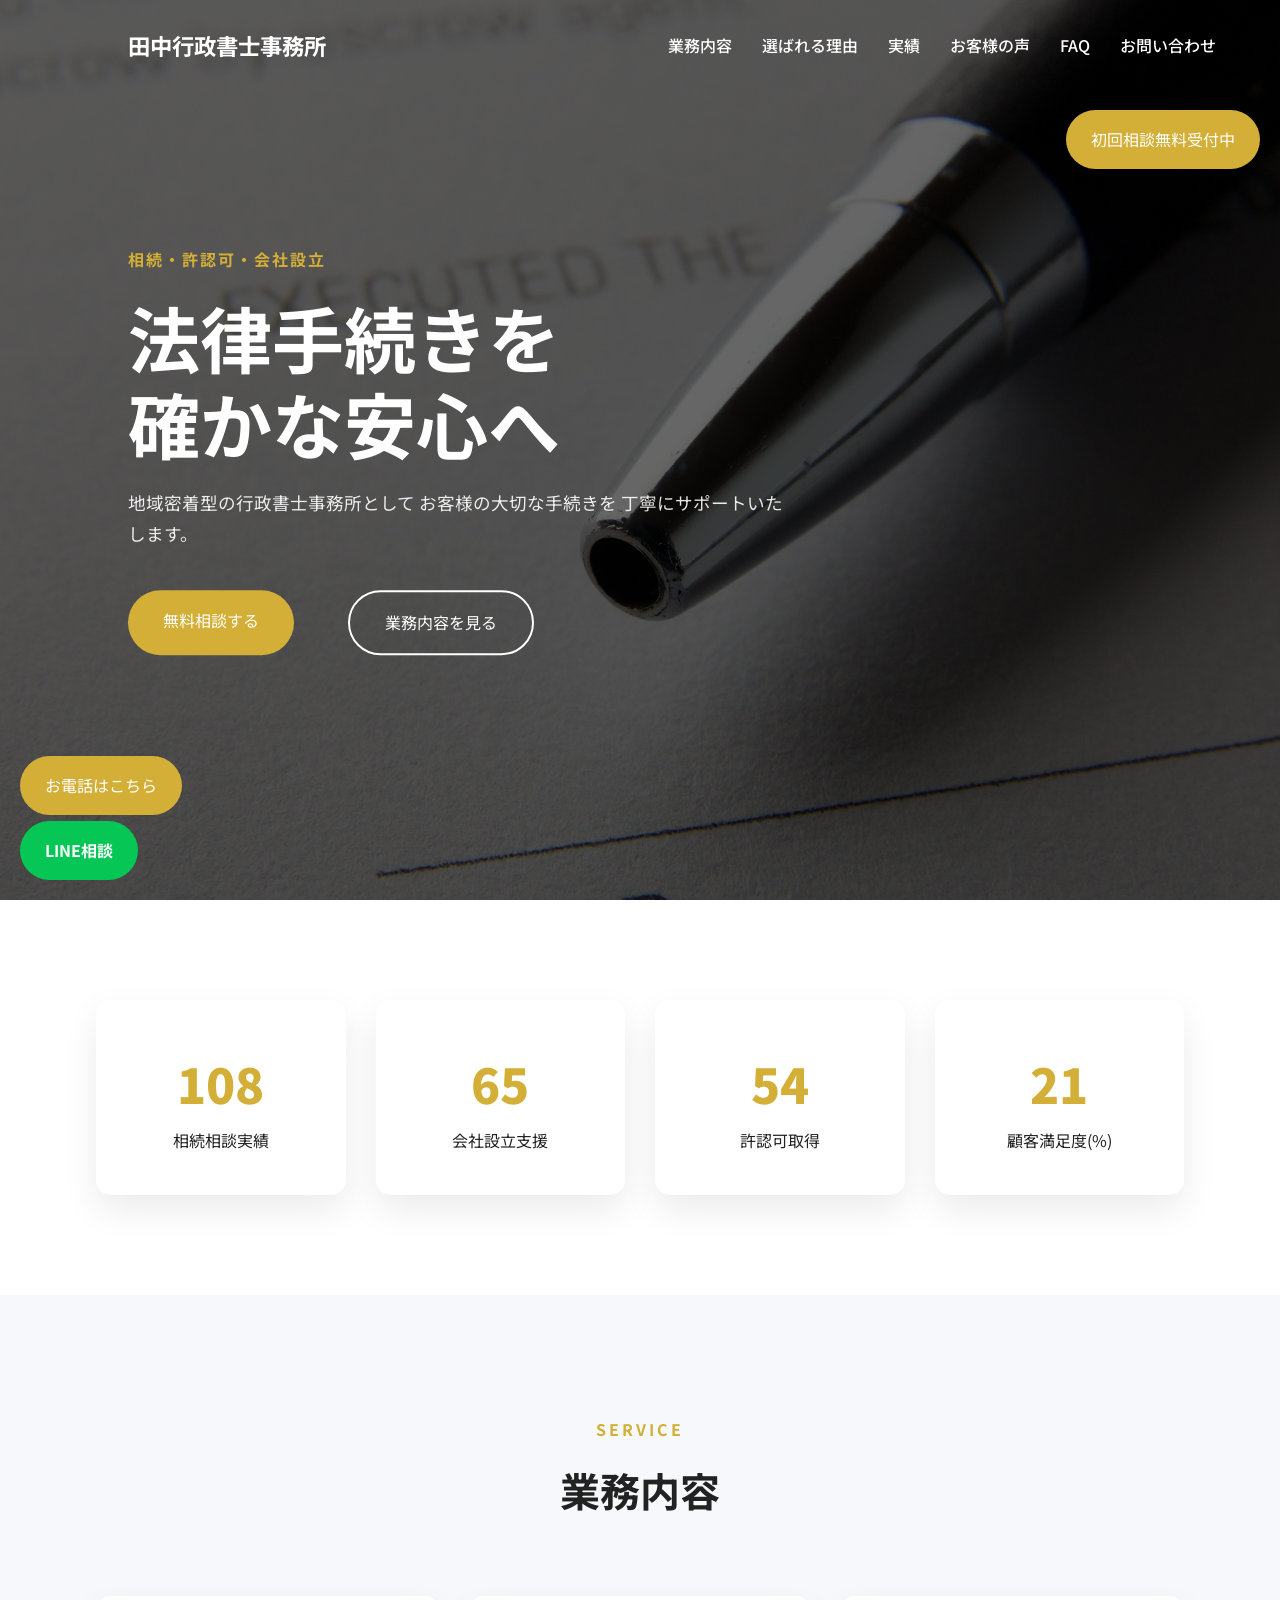
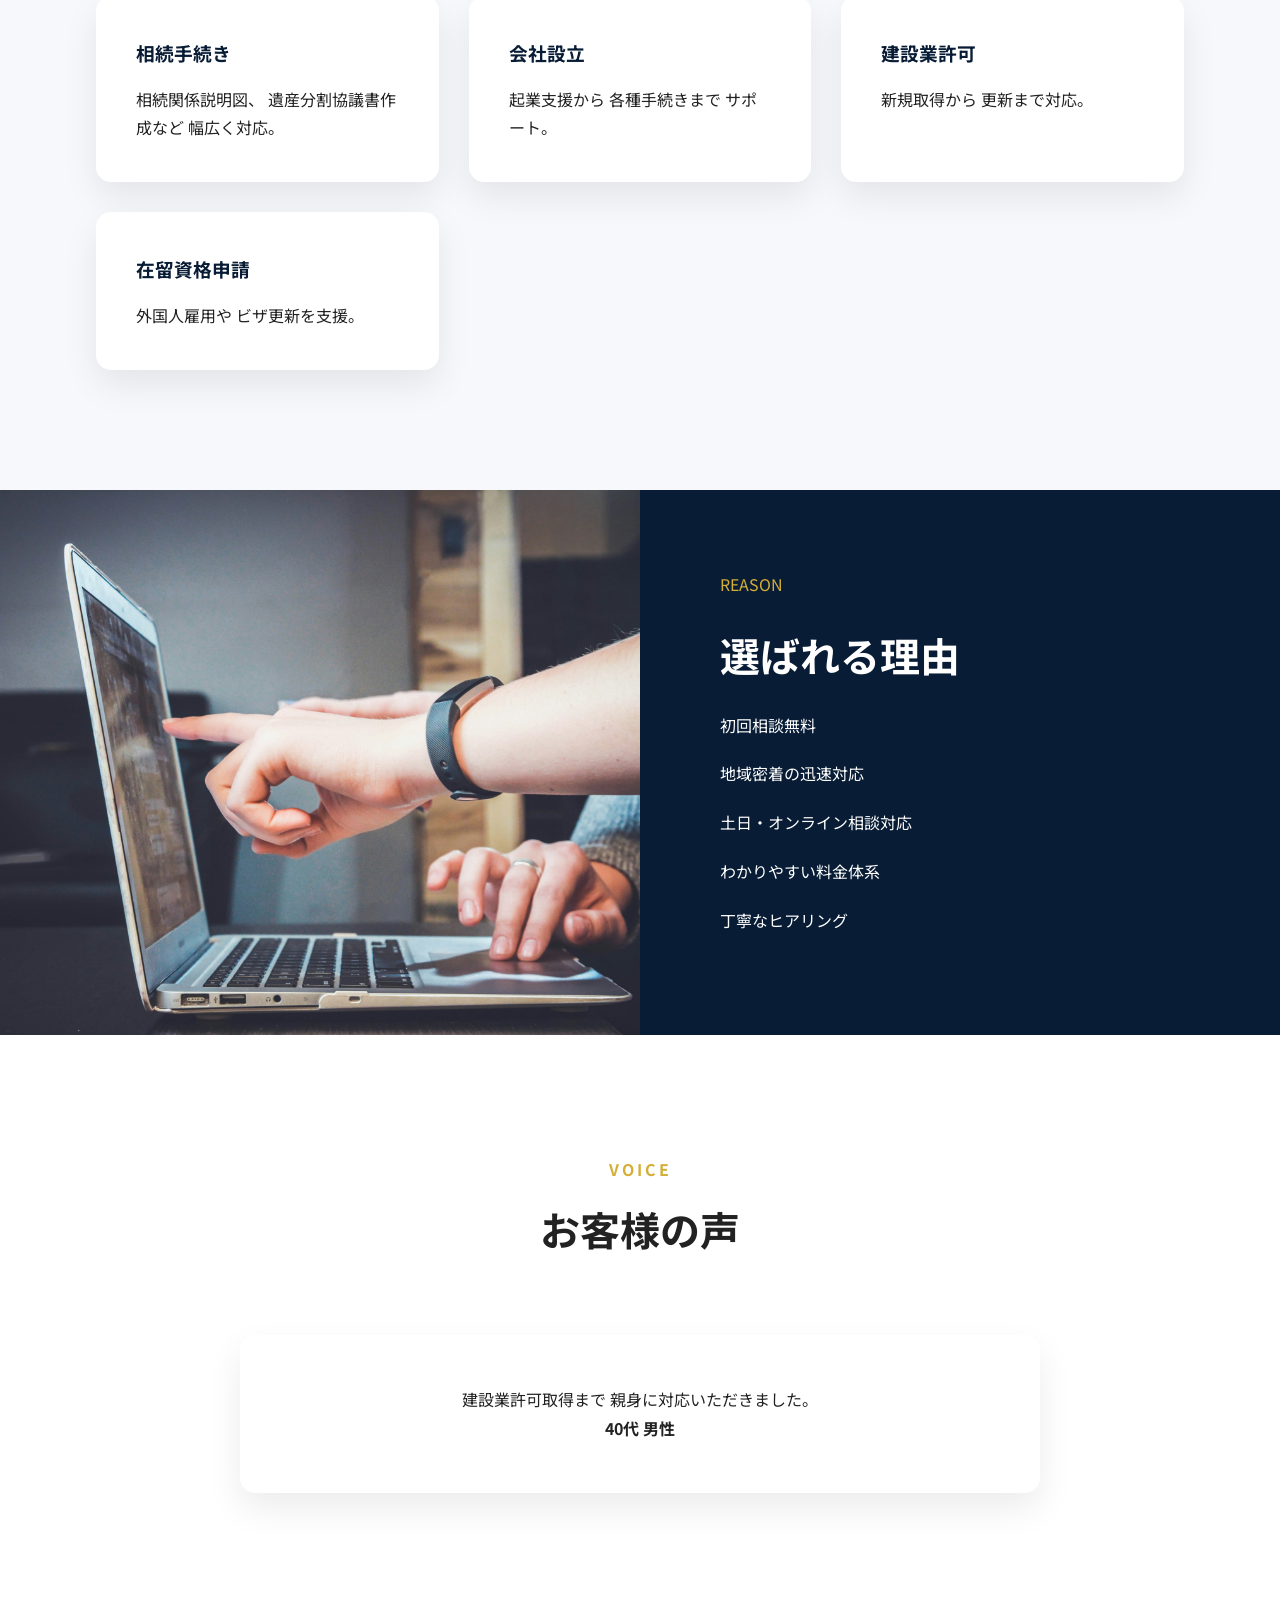
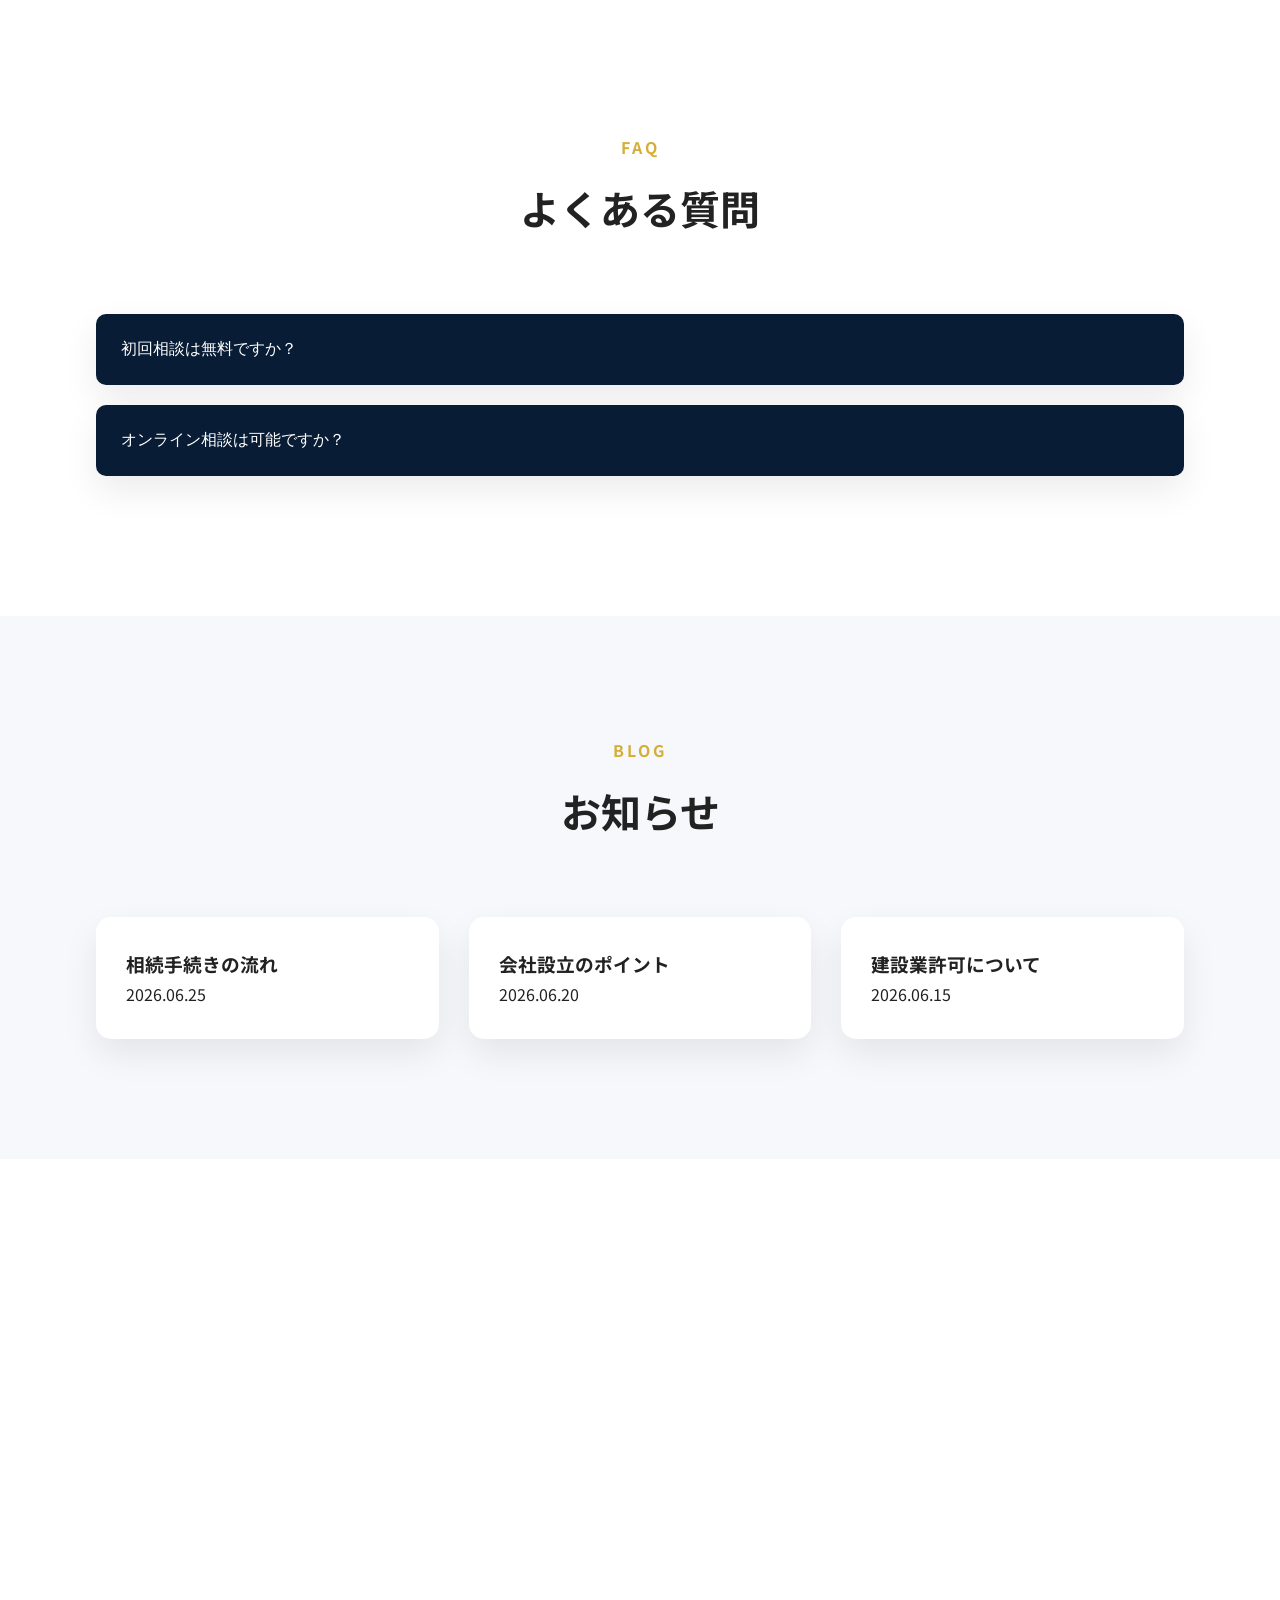
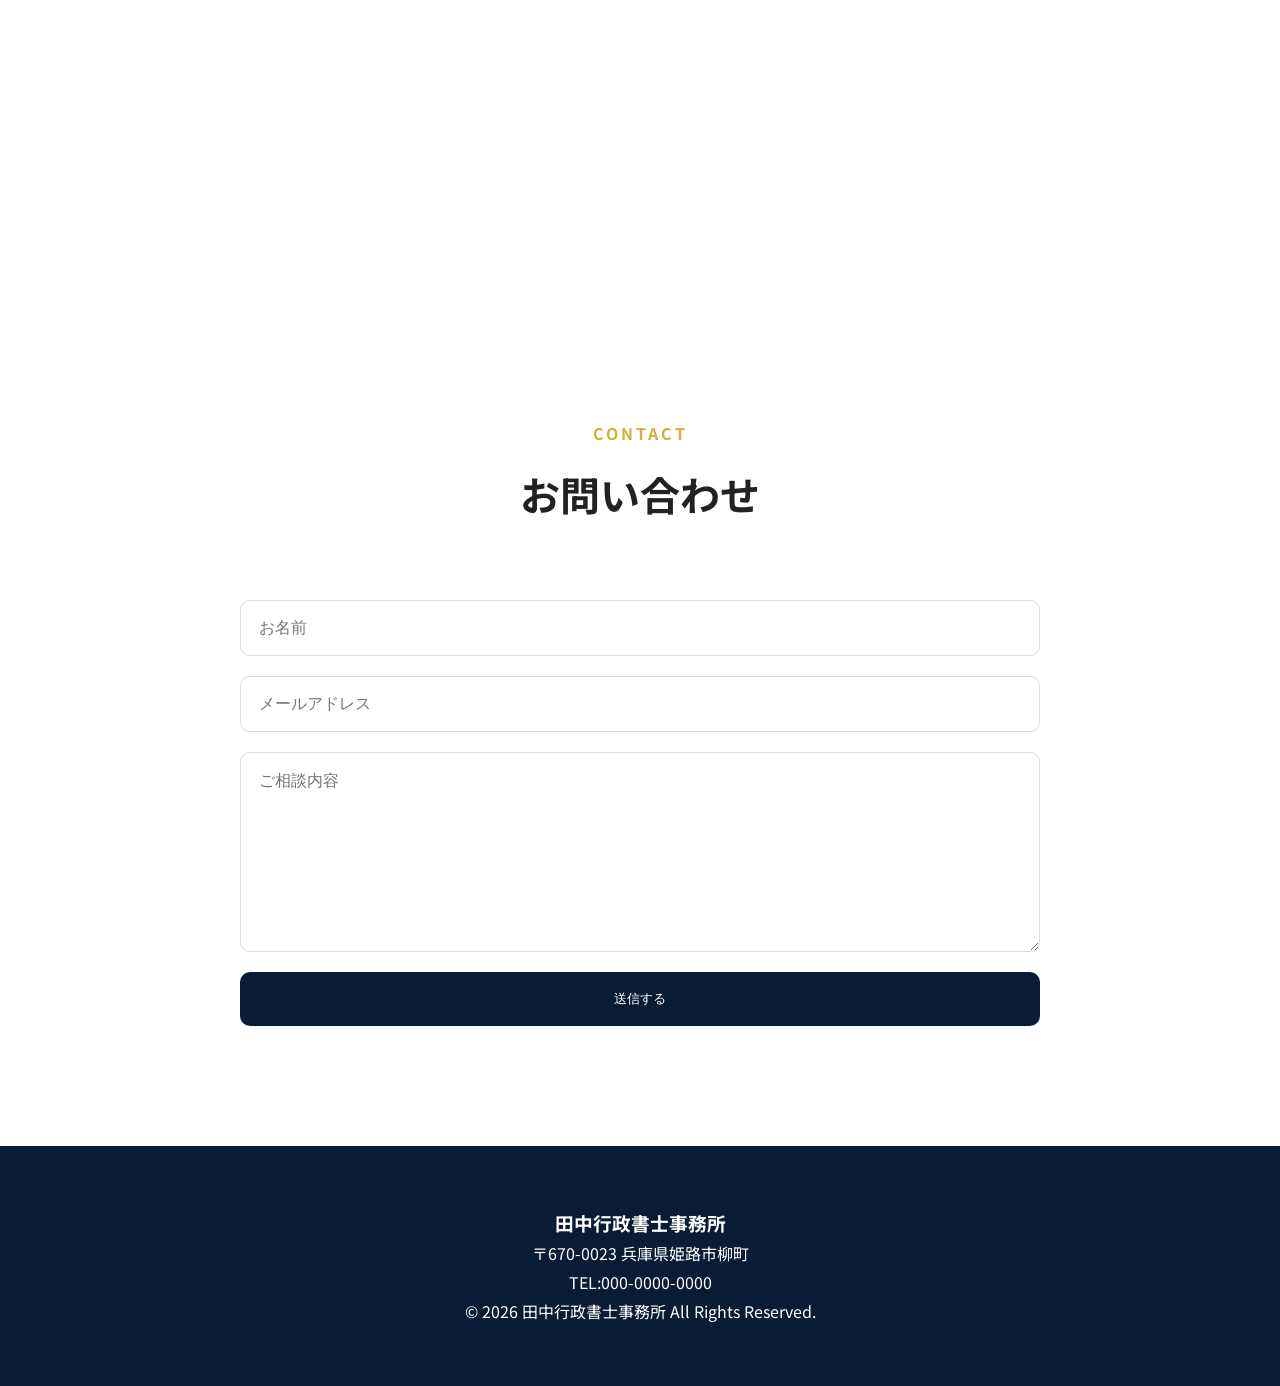
==== index.html @ d2e45298 "Add files via upload" ====
<!DOCTYPE html>
<html lang="ja">

<head>
    <meta charset="UTF-8">
    <meta name="viewport" content="width=device-width, initial-scale=1.0">
    <title>田中行政書士事務所 | 相続・許認可・会社設立の専門家</title>
    <meta name="description" content="田中行政書士事務所は相続手続き、会社設立、建設業許可、外国人在留資格申請など幅広く対応。初回相談無料。">
    <meta name="keywords" content="行政書士,相続,会社設立,建設業許可,ビザ申請,許認可">
    <meta name="robots" content="noindex, nofollow">
    <link rel="stylesheet" href="style3.css">
    <link rel="preconnect" href="https://fonts.googleapis.com">
    <link rel="preconnect" href="https://fonts.gstatic.com" crossorigin>
    <link href="https://fonts.googleapis.com/css2?family=Noto+Sans+JP:wght@300;400;500;700;900&display=swap"
        rel="stylesheet">
</head>

<body>
    <header id="header">
        <div class="container header-inner">
            <div class="logo">
                <span>田中行政書士事務所</span>
            </div>
            <nav class="nav-menu">
                <a href="#service">業務内容</a>
                <a href="#choose">選ばれる理由</a>
                <a href="#results">実績</a>
                <a href="#voice">お客様の声</a>
                <a href="#faq">FAQ</a>
                <a href="#contact">お問い合わせ</a>
            </nav>

            <div class="hamburger">
                <span></span>
                <span></span>
                <span></span>
            </div>
        </div>
    </header>

    <div class="free-banner">
        初回相談無料受付中
    </div>
    <a href="#" class="line-btn">
        LINE相談
    </a>
    <a href="tel:0000000000" class="tel-btn">
        お電話はこちら
    </a>


    <section class="hero">
        <div class="hero-overlay"></div>
        <img src="images/etc3_1.jpg" alt="行政書士">
        <div class="hero-content">
            <p class="hero-sub">
                相続・許認可・会社設立
            </p>
            <h1>
                法律手続きを<br>
                確かな安心へ
            </h1>
            <p class="hero-text">
                地域密着型の行政書士事務所として
                お客様の大切な手続きを
                丁寧にサポートいたします。
            </p>
            <div class="hero-buttons">
                <a href="#contact" class="btn-primary">
                    無料相談する
                </a>
                <a href="#service" class="btn-secondary">
                    業務内容を見る
                </a>
            </div>
        </div>
    </section>


    <section class="counter-section">
        <div class="container">
            <div class="counter-grid">
                <div class="counter-card">
                    <span class="counter" data-target="500">
                        0
                    </span>
                    <p>相続相談実績</p>
                </div>
                <div class="counter-card">
                    <span class="counter" data-target="300">
                        0
                    </span>
                    <p>会社設立支援</p>
                </div>
                <div class="counter-card">
                    <span class="counter" data-target="250">
                        0
                    </span>
                    <p>許認可取得</p>
                </div>
                <div class="counter-card">
                    <span class="counter" data-target="98">
                        0
                    </span>
                    <p>顧客満足度(%)</p>
                </div>
            </div>
        </div>
    </section>


    <section id="service" class="service section">
        <div class="container">
            <div class="section-title">
                <span>SERVICE</span>
                <h2>業務内容</h2>
            </div>
            <div class="service-grid">
                <div class="service-card fade">
                    <h3>相続手続き</h3>
                    <p>
                        相続関係説明図、
                        遺産分割協議書作成など
                        幅広く対応。
                    </p>
                </div>
                <div class="service-card fade">
                    <h3>会社設立</h3>
                    <p>
                        起業支援から
                        各種手続きまで
                        サポート。
                    </p>
                </div>
                <div class="service-card fade">
                    <h3>建設業許可</h3>
                    <p>
                        新規取得から
                        更新まで対応。
                    </p>
                </div>
                <div class="service-card fade">
                    <h3>在留資格申請</h3>
                    <p>
                        外国人雇用や
                        ビザ更新を支援。
                    </p>
                </div>
            </div>
        </div>
    </section>

    <section id="choose" class="strength fade">
        <div class="strength-image">
            <img src="images/etc3_2.jpg" alt="選ばれる理由">
        </div>
        <div class="strength-content">
            <span>REASON</span>
            <h2>選ばれる理由</h2>
            <ul>
                <li>初回相談無料</li>
                <li>地域密着の迅速対応</li>
                <li>土日・オンライン相談対応</li>
                <li>わかりやすい料金体系</li>
                <li>丁寧なヒアリング</li>
            </ul>
        </div>

    </section>

    <section id="voice" class="voice section">
        <div class="container">
            <div class="section-title">
                <span>VOICE</span>
                <h2>お客様の声</h2>
            </div>
            <div class="voice-slider fade">
                <div class="voice-slide active">
                    <p>
                        相続手続きについて
                        丁寧に説明していただき
                        安心して進められました。
                    </p>
                    <h4>50代 男性</h4>
                </div>
                <div class="voice-slide">
                    <p>
                        会社設立をスムーズに
                        進めることができました。
                    </p>
                    <h4>30代 女性</h4>
                </div>
                <div class="voice-slide">
                    <p>
                        建設業許可取得まで
                        親身に対応いただきました。
                    </p>
                    <h4>40代 男性</h4>
                </div>
            </div>
        </div>
    </section>
    <section id="faq" class="faq section">
        <div class="container">
            <div class="section-title">
                <span>FAQ</span>
                <h2>よくある質問</h2>
            </div>
            <div class="faq-item fade">
                <button class="faq-question">
                    初回相談は無料ですか？
                </button>
                <div class="faq-answer">
                    <p>
                        はい、初回相談は無料です。
                    </p>
                </div>
            </div>
            <div class="faq-item">
                <button class="faq-question fade">
                    オンライン相談は可能ですか？
                </button>
                <div class="faq-answer">
                    <p>
                        ZoomやGoogle Meetに対応しております。
                    </p>
                </div>
            </div>
        </div>
    </section>

    <section class="blog section">
        <div class="container">
            <div class="section-title">
                <span>BLOG</span>
                <h2>お知らせ</h2>
            </div>

            <div class="blog-grid fade">
                <article class="blog-card">
                    <h3>相続手続きの流れ</h3>
                    <p>2026.06.25</p>
                </article>
                <article class="blog-card">
                    <h3>会社設立のポイント</h3>
                    <p>2026.06.20</p>
                </article>
                <article class="blog-card">
                    <h3>建設業許可について</h3>
                    <p>2026.06.15</p>
                </article>
            </div>
        </div>
    </section>

    <section class="map section">

        <iframe
            src="https://www.google.com/maps/embed?pb=!1m16!1m12!1m3!1d5532.943595420642!2d134.6846605592216!3d34.83731732303492!2m3!1f0!2f0!3f0!3m2!1i1024!2i768!4f13.1!2m1!1z5aer6Lev5biC5biC5YaF!5e0!3m2!1sja!2sjp!4v1782358657494!5m2!1sja!2sjp"
            loading="lazy">
        </iframe>
    </section>

    <section id="contact" class="contact section">

        <div class="container">

            <div class="section-title">

                <span>CONTACT</span>

                <h2>お問い合わせ</h2>

            </div>

            <form>
                <input type="text" placeholder="お名前">
                <input type="email" placeholder="メールアドレス">
                <textarea placeholder="ご相談内容"></textarea>
                <button type="submit">
                    送信する
                </button>
            </form>
        </div>
    </section>

    <button id="topBtn">
        ↑
    </button>

    <footer>
        <div class="container">
            <h3>田中行政書士事務所</h3>
            <p>
                〒670-0023 兵庫県姫路市柳町
            </p>
            <p>
                TEL:000-0000-0000
            </p>
            <p>
                © 2026 田中行政書士事務所 All Rights Reserved.
            </p>
        </div>
    </footer>

    <script>


        const hamburger = document.querySelector('.hamburger');
        const navMenu = document.querySelector('.nav-menu');

        hamburger.addEventListener('click', () => {
            hamburger.classList.toggle('active');
            navMenu.classList.toggle('active');
        });

        document.querySelectorAll('.nav-menu a').forEach(link => {
            link.addEventListener('click', () => {
                hamburger.classList.remove('active');
                navMenu.classList.remove('active');
            });
        });


        const header = document.getElementById('header');

        window.addEventListener('scroll', () => {

            if (window.scrollY > 80) {
                header.classList.add('scrolled');
            } else {
                header.classList.remove('scrolled');
            }

        });


        const topBtn = document.getElementById('topBtn');

        window.addEventListener('scroll', () => {
            if (window.scrollY > 400) {
                topBtn.style.display = 'block';
            } else {
                topBtn.style.display = 'none';
            }
        });

        topBtn.addEventListener('click', () => {
            window.scrollTo({
                top: 0,
                behavior: 'smooth'
            });
        });


        const counters = document.querySelectorAll('.counter');
        let counterStarted = false;
        function startCounters() {
            if (counterStarted) return;
            const trigger =
                document.querySelector('.counter-section');
            const triggerTop =
                trigger.getBoundingClientRect().top;
            if (triggerTop < window.innerHeight - 100) {
                counterStarted = true;
                counters.forEach(counter => {
                    const target =
                        Number(counter.dataset.target);
                    let count = 0;
                    const increment =
                        target / 120;
                    const updateCounter = () => {
                        count += increment;
                        if (count < target) {
                            counter.innerText =
                                Math.floor(count);
                            requestAnimationFrame(updateCounter);
                        } else {
                            counter.innerText = target;
                        }
                    };
                    updateCounter();
                });
            }

        }

        window.addEventListener('scroll', startCounters);
        window.addEventListener('load', startCounters);


        const faqQuestions =
            document.querySelectorAll('.faq-question');
        faqQuestions.forEach(question => {
            question.addEventListener('click', () => {
                const answer =
                    question.nextElementSibling;
                const isOpen =
                    answer.style.maxHeight;
                document
                    .querySelectorAll('.faq-answer')
                    .forEach(item => {
                        item.style.maxHeight = null;
                    });

                if (!isOpen) {
                    answer.style.maxHeight =
                        answer.scrollHeight + 'px';
                }
            });
        });

        const slides =
            document.querySelectorAll('.voice-slide');
        let currentSlide = 0;
        function showSlide(index) {
            slides.forEach(slide => {
                slide.classList.remove('active');
            });
            slides[index].classList.add('active');
        }

        function nextSlide() {
            currentSlide++;
            if (currentSlide >= slides.length) {
                currentSlide = 0;
            }
            showSlide(currentSlide);
        }
        if (slides.length > 0) {
            setInterval(nextSlide, 3000);
        }


        const fadeItems =
            document.querySelectorAll('.fade');
        function fadeIn() {
            fadeItems.forEach(item => {
                const itemTop =
                    item.getBoundingClientRect().top;
                const trigger =
                    window.innerHeight * 0.75;
                if (itemTop < trigger) {
                    item.classList.add('show');
                }
            });

        }

        window.addEventListener('scroll', fadeIn);
        window.addEventListener('load', fadeIn);

        document
            .querySelectorAll('a[href^="#"]')
            .forEach(anchor => {
                anchor.addEventListener('click', function (e) {
                    e.preventDefault();
                    const target =
                        document.querySelector(
                            this.getAttribute('href')
                        );
                    if (target) {
                        target.scrollIntoView({
                            behavior: 'smooth'
                        });
                    }
                });
            });

        const lineBtn =
            document.querySelector('.line-btn');
        if (lineBtn) {
            setInterval(() => {
                lineBtn.animate([
                    { transform: 'scale(1)' },
                    { transform: 'scale(1.08)' },
                    { transform: 'scale(1)' }
                ], {
                    duration: 1200
                });
            }, 5000);

        }

        const freeBanner =
            document.querySelector('.free-banner');
        window.addEventListener('scroll', () => {
            if (window.scrollY > 1200) {
                freeBanner.style.opacity = '.7';
            } else {
                freeBanner.style.opacity = '1';
            }
        });


        const footer =
            document.querySelector('footer');
        window.addEventListener('scroll', () => {
            const footerTop =
                footer.getBoundingClientRect().top;
            const screenHeight =
                window.innerHeight;
            if (footerTop < screenHeight) {
                topBtn.style.bottom = '120px';
            } else {
                topBtn.style.bottom = '20px';
            }

        });


        showSlide(0);
        fadeIn();
        startCounters();


    </script>
</body>

</html>
---- style3.css ----
@charset "utf-8";


*{
    margin:0;
    padding:0;
    box-sizing:border-box;
}

html{
    scroll-behavior:smooth;
}

body{
    font-family:'Noto Sans JP',sans-serif;
    color:#222;
    background:#ffffff;
    line-height:1.8;
    overflow-x:hidden;
}

img{
    max-width:100%;
    display:block;
}

a{
    text-decoration:none;
}

ul{
    list-style:none;
}

/* ===================================
   共通
=================================== */

:root{

    --navy:#081c35;
    --navy2:#102848;

    --gold:#d4af37;

    --white:#ffffff;

    --gray:#f6f8fb;

    --shadow:
    0 15px 35px rgba(0,0,0,.08);

}

.container {
    width: 85%;
    max-width: 1200px;
    margin: auto;
}
.section{
    padding:120px 0;
}

.section-title{
    text-align:center;
    margin-bottom:70px;
}

.section-title span{
    color:var(--gold);
    letter-spacing:3px;
    font-weight:700;
}

.section-title h2{
    font-size:2.5rem;
    margin-top:10px;
}

/* ===================================
   HEADER
=================================== */

header{

    position:fixed;

    top:0;

    left:0;

    width:100%;

    z-index:9999;

    transition:.4s;

}

header.scrolled{

    background:rgba(8,28,53,.95);

    backdrop-filter:blur(10px);

    box-shadow:0 5px 20px rgba(0,0,0,.2);

}

.header-inner {
    height: 90px;
    display: flex;
    justify-content: space-between;
    align-items: center;
    margin-left: 10vw;
}

.logo{

    color:white;

    font-size:1.4rem;

    font-weight:700;

}

.nav-menu{

    display:flex;

    gap:30px;

}

.nav-menu a{

    color:white;

    font-weight:500;

    transition:.3s;

}

.nav-menu a:hover{

    color:var(--gold);

}

/* ===================================
   ハンバーガー
=================================== */

.hamburger{

    display:none;

    flex-direction:column;

    cursor:pointer;

    gap:6px;

}

.hamburger span{

    width:30px;

    height:3px;

    background:white;

    transition:.3s;

}

.hamburger.active span:nth-child(1){

    transform:rotate(45deg)
    translate(7px,7px);

}

.hamburger.active span:nth-child(2){

    opacity:0;

}

.hamburger.active span:nth-child(3){

    transform:rotate(-45deg)
    translate(6px,-6px);

}

/* ===================================
   HERO
=================================== */

.hero{

    position:relative;

    height:100vh;

    overflow:hidden;

}

.hero img{

    width:100%;

    height:100%;

    object-fit:cover;

}

.hero-overlay{

    position:absolute;

    inset:0;

    background:
    linear-gradient(
        rgba(0,0,0,.6),
        rgba(0,0,0,.6)
    );

}

.hero-content{

    position:absolute;

    top:50%;

    left:10%;

    transform:translateY(-50%);

    color:white;

    max-width:700px;

}

.hero-sub{

    color:var(--gold);

    font-weight:700;

    letter-spacing:2px;

}

.hero h1{

    font-size:4.5rem;

    line-height:1.2;

    margin:20px 0;

}

.hero-text {
    font-size: 1.1rem;
    opacity: .9;
    padding-right: 30px;
}

.hero-buttons{

    display:flex;

    gap:20px;

    margin-top:40px;

}

.btn-primary {
    background: var(--gold);
    color: white;
    padding: 16px 35px;
    border-radius: 50px;
    transition: .3s;
    margin-right: 34px;
}

.btn-primary:hover,
.btn-secondary:hover {
    background: var(--navy2);
    color: white;
}


.btn-secondary {
    border: 2px solid white;
    color: white;
    padding: 16px 35px;
    border-radius: 50px;
    margin-right: 34px;
    transition: .3s;

}


/* ===================================
   COUNTER
=================================== */

.counter-section{

    padding:100px 0;

    background:white;

}

.counter-grid{

    display:grid;

    grid-template-columns:repeat(4,1fr);

    gap:30px;

}

.counter-card{

    text-align:center;

    padding:40px;

    border-radius:15px;

    box-shadow:var(--shadow);

}

.counter{

    font-size:3rem;

    font-weight:900;

    color:var(--gold);

}

/* ===================================
   SERVICE
=================================== */

.service{

    background:var(--gray);

}

.service-grid{

    display:grid;

    grid-template-columns:
    repeat(auto-fit,minmax(260px,1fr));

    gap:30px;

}

.service-card{

    background:white;

    padding:40px;

    border-radius:15px;

    box-shadow:var(--shadow);

    transition:.4s;

}

.service-card:hover{

    transform:translateY(-10px);

}

.service-card h3{

    color:var(--navy);

    margin-bottom:15px;

}

/* ===================================
   STRENGTH
=================================== */

.strength{

    display:grid;

    grid-template-columns:1fr 1fr;

}

.strength-image img{

    height:100%;

    object-fit:cover;

}

.strength-content{

    background:var(--navy);

    color:white;

    padding:80px;

}

.strength-content span{

    color:var(--gold);

}

.strength-content h2{

    margin:20px 0;

    font-size:2.5rem;

}

.strength-content li{

    margin-bottom:20px;

}

/* ===================================
   VOICE
=================================== */

.voice-slider{

    position:relative;

    max-width:800px;

    margin:auto;

}

.voice-slide{

    display:none;

    background:white;

    padding:50px;

    border-radius:15px;

    box-shadow:var(--shadow);

    text-align:center;

}

.voice-slide.active{

    display:block;

}

/* ===================================
   FAQ
=================================== */

.faq-item{

    margin-bottom:20px;

    border-radius:10px;

    overflow:hidden;

    box-shadow:var(--shadow);

}

.faq-question{

    width:100%;

    padding:25px;

    border:none;

    text-align:left;

    background:var(--navy);

    color:white;

    cursor:pointer;

    font-size:1rem;

}

.faq-answer{

    max-height:0;

    overflow:hidden;

    background:white;

    transition:.4s;

}

.faq-answer p{

    padding:20px;

}

/* ===================================
   BLOG
=================================== */

.blog{

    background:var(--gray);

}

.blog-grid{

    display:grid;

    grid-template-columns:repeat(3,1fr);

    gap:30px;

}

.blog-card{

    background:white;

    padding:30px;

    border-radius:15px;

    box-shadow:var(--shadow);

}

/* ===================================
   MAP
=================================== */

.map iframe{
    display: block;
    width:85%;
    margin: 0 auto;
    height:500px;
    border:none;
}

/* ===================================
   CONTACT
=================================== */

form{

    max-width:800px;

    margin:auto;

    display:flex;

    flex-direction:column;

    gap:20px;

}

input,
textarea{

    padding:18px;

    border:1px solid #ddd;

    border-radius:10px;

    font-size:1rem;

}

textarea{

    min-height:200px;

}

form button{
    background:var(--navy);
    color:white;
    border:none;
    padding:18px;
    border-radius:10px;
    cursor:pointer;
    transition: 0.5s;
}

form button:hover{
    background-color: var(--gold);
    color: var(--navy);
}


/* ===================================
   FOOTER
=================================== */

footer{

    background:var(--navy);

    color:white;

    text-align:center;

    padding:60px 0;

}

/* ===================================
   LINE BUTTON
=================================== */

.line-btn{

    position:fixed;

    left:20px;

    bottom:20px;

    background:#06C755;

    color:white;

    padding:15px 25px;

    border-radius:50px;

    z-index:999;

    font-weight:bold;

}

/* ===================================
   TEL BUTTON
=================================== */

.tel-btn{

    position:fixed;

    left:20px;

    bottom:85px;

    background:var(--gold);

    color:white;

    padding:15px 25px;

    border-radius:50px;

    z-index:999;

}


.free-banner{
    position:fixed;
    right:20px;
    top:110px;
    background:var(--gold);
    color:white;
    padding:15px 25px;
    border-radius:50px;
    z-index:999;
    transition: 0.5s;
    animation:float 2s infinite;
}
.free-banner:hover{
     background:var(--navy);
}


@keyframes float{
    0%{transform:translateY(0);}
    50%{transform:translateY(-8px);}
    100%{transform:translateY(0);}
}


#topBtn {
    position: fixed;
    right: 20px;
    bottom: 20px;
    width: 60px;
    height: 60px;
    border: none;
    border-radius: 50%;
    background: var(--navy);
    color: white;
    border: #fff 1px solid;
    display: none;
    cursor: pointer;
    z-index: 999;
}


#topBtn:hover{
    background-color: #d4af37;
    color: black;
    border: #102848 1px solid;
    cursor: pointer;
    z-index: 999;
    transition: 0.5s;
}

/* ===================================
   FADE
=================================== */

.fade{

    opacity:0;

    transform:translateY(50px);

    transition:1s;

}

.fade.show{

    opacity:1;

    transform:translateY(0);

}

/* ===================================
   RESPONSIVE
=================================== */

@media(max-width:900px){

    .counter-grid{

        grid-template-columns:repeat(2,1fr);

    }

    .blog-grid{

        grid-template-columns:1fr;

    }

    .strength{

        grid-template-columns:1fr;

    }

}

@media(max-width:768px){

    .hamburger{

        display:flex;

    }

    .nav-menu{

        position:fixed;

        top:90px;

        right:-100%;

        width:100%;

        height:calc(100vh - 90px);

        background:var(--navy);

        flex-direction:column;

        justify-content:center;

        align-items:center;

        transition:.4s;

    }

    .nav-menu.active{

        right:0;

    }

    .hero h1{

        font-size:2.8rem;

    }

    .hero-buttons{

        flex-direction:column;

    }

    .counter-grid{

        grid-template-columns:1fr;

    }

    .free-banner{

        display:none;

    }

}

```
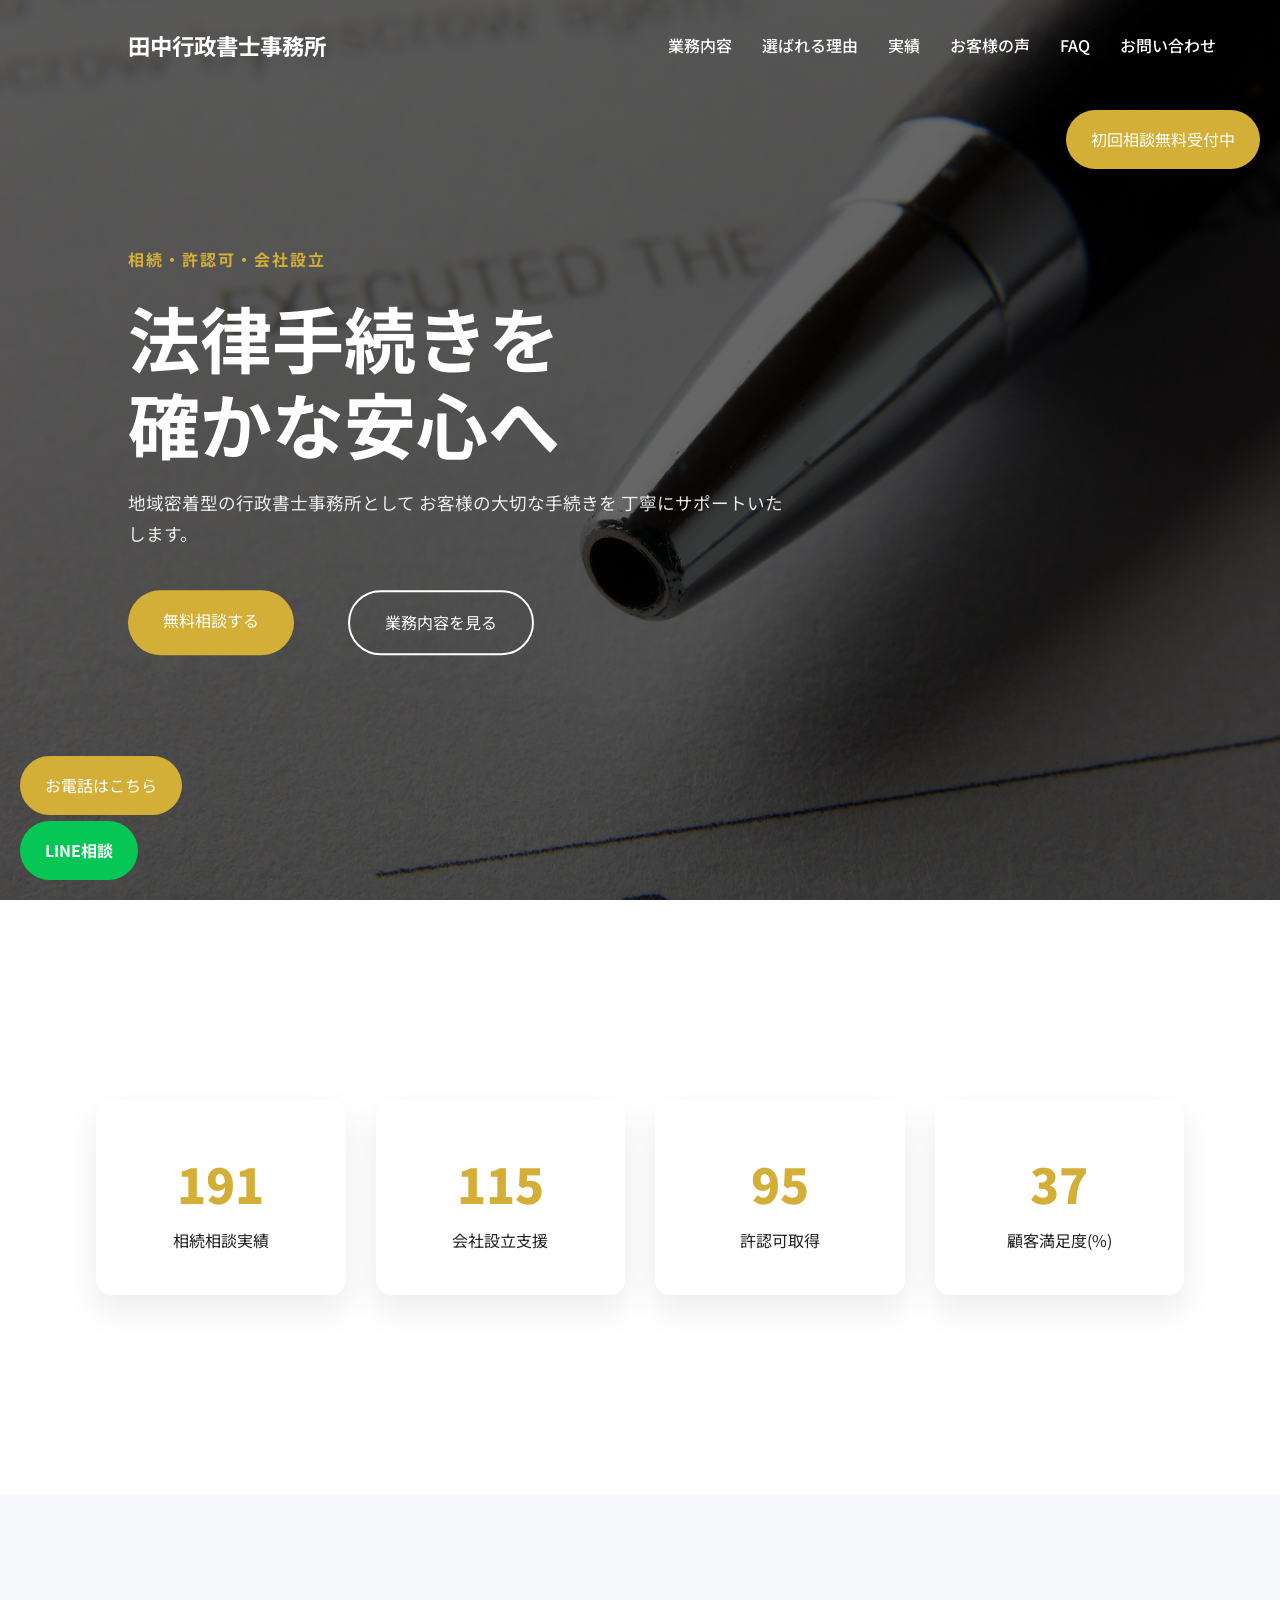
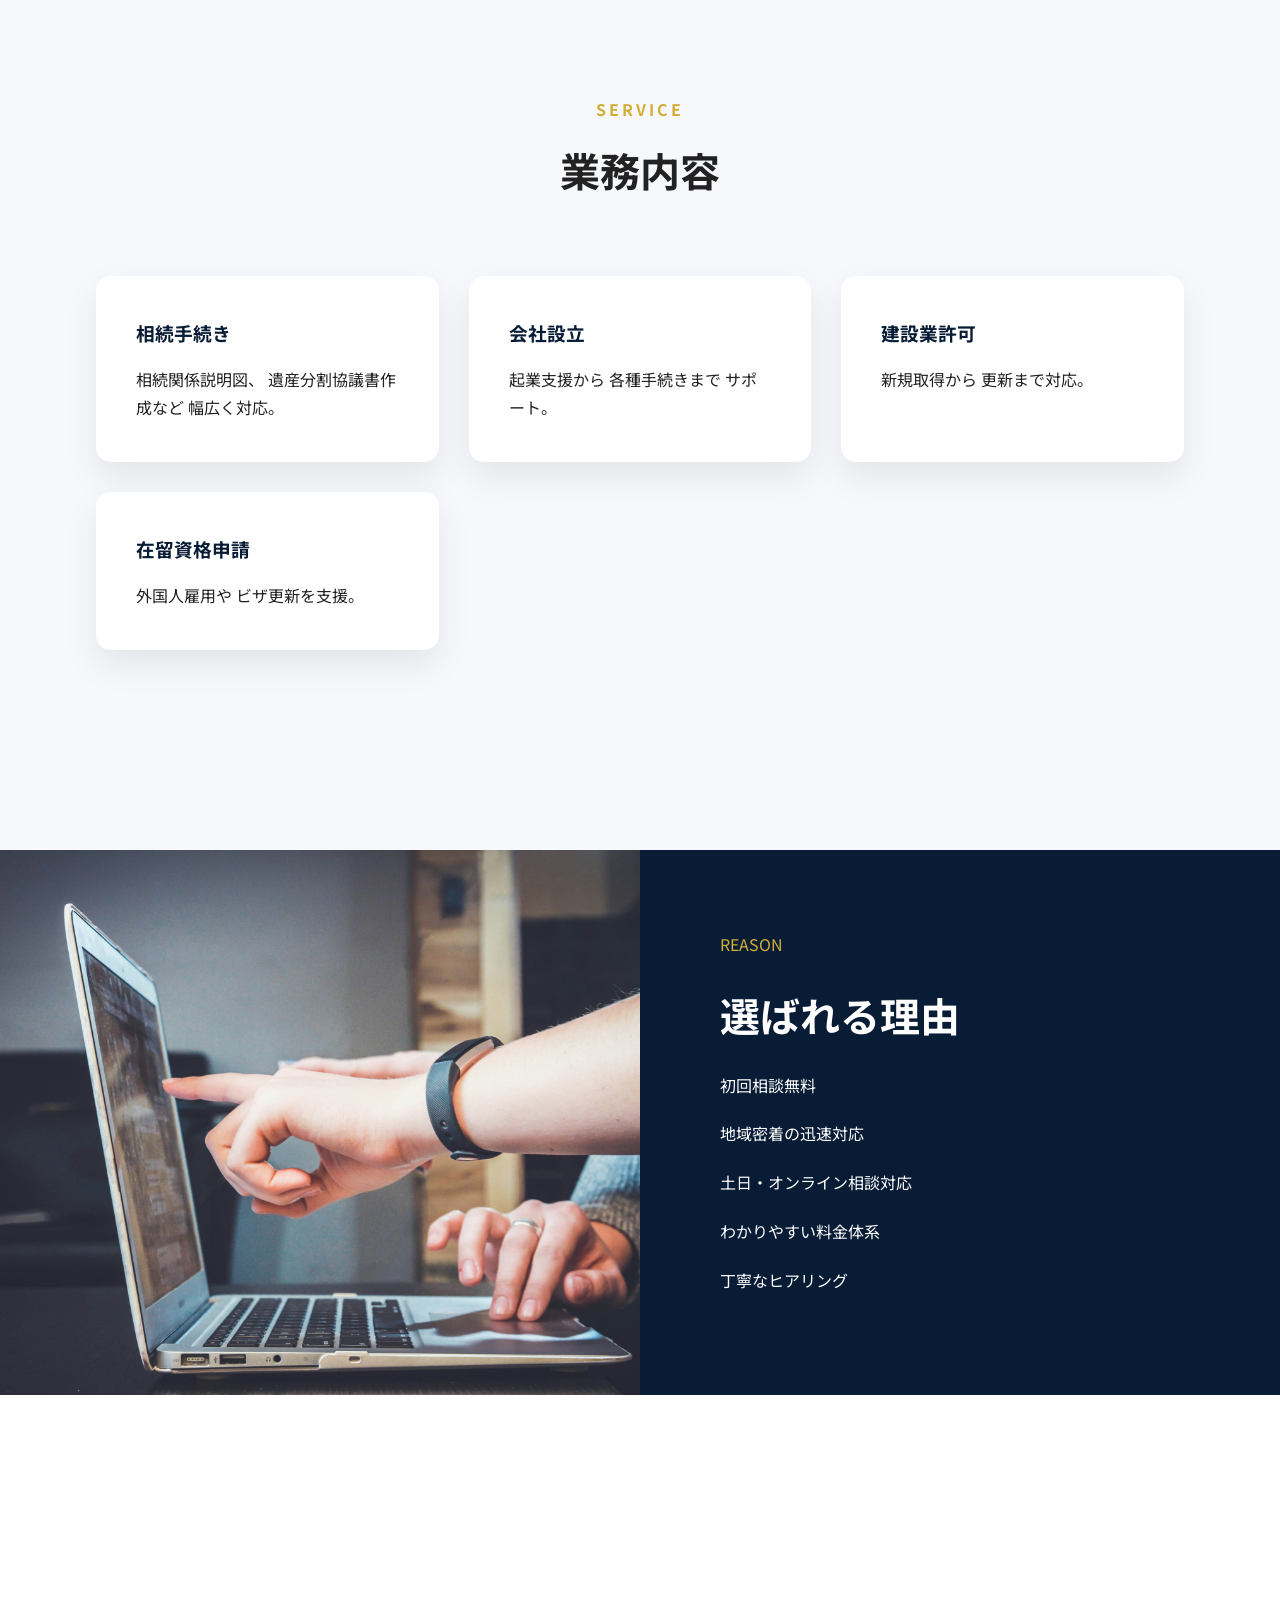
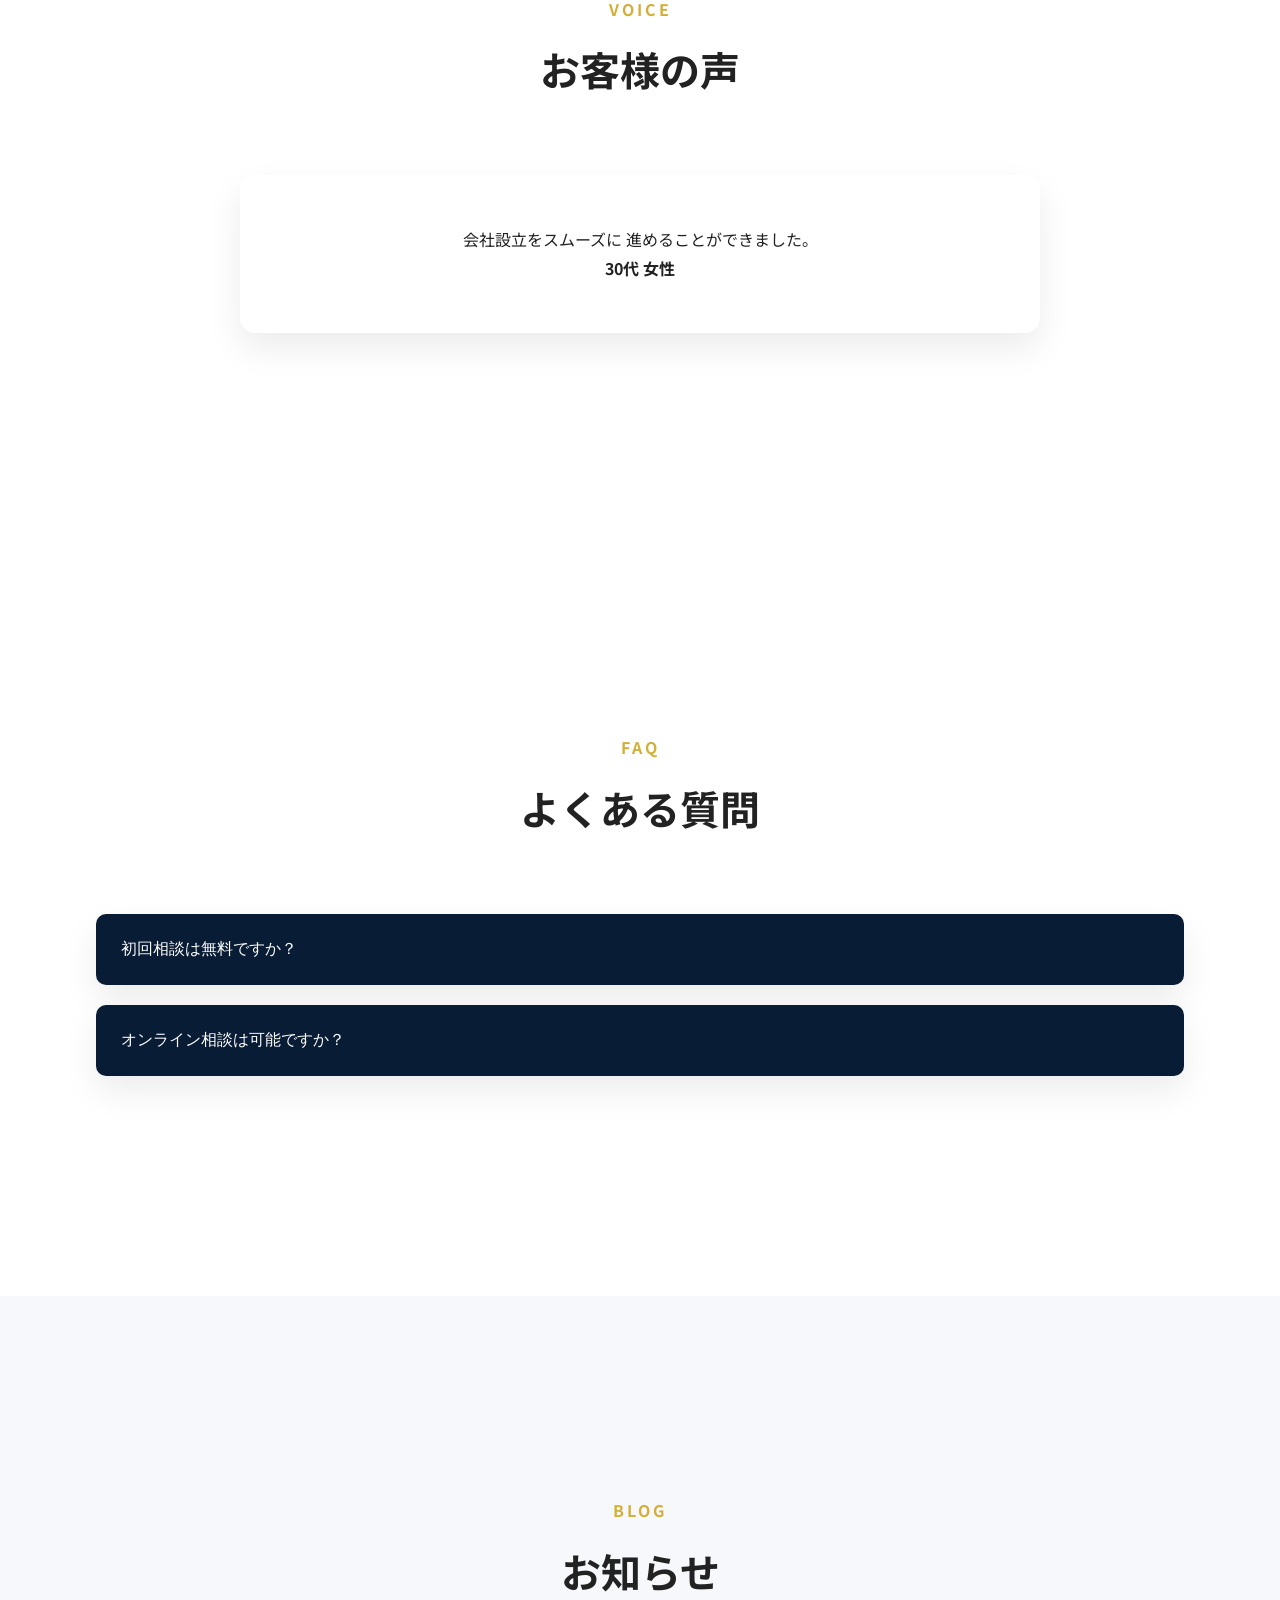
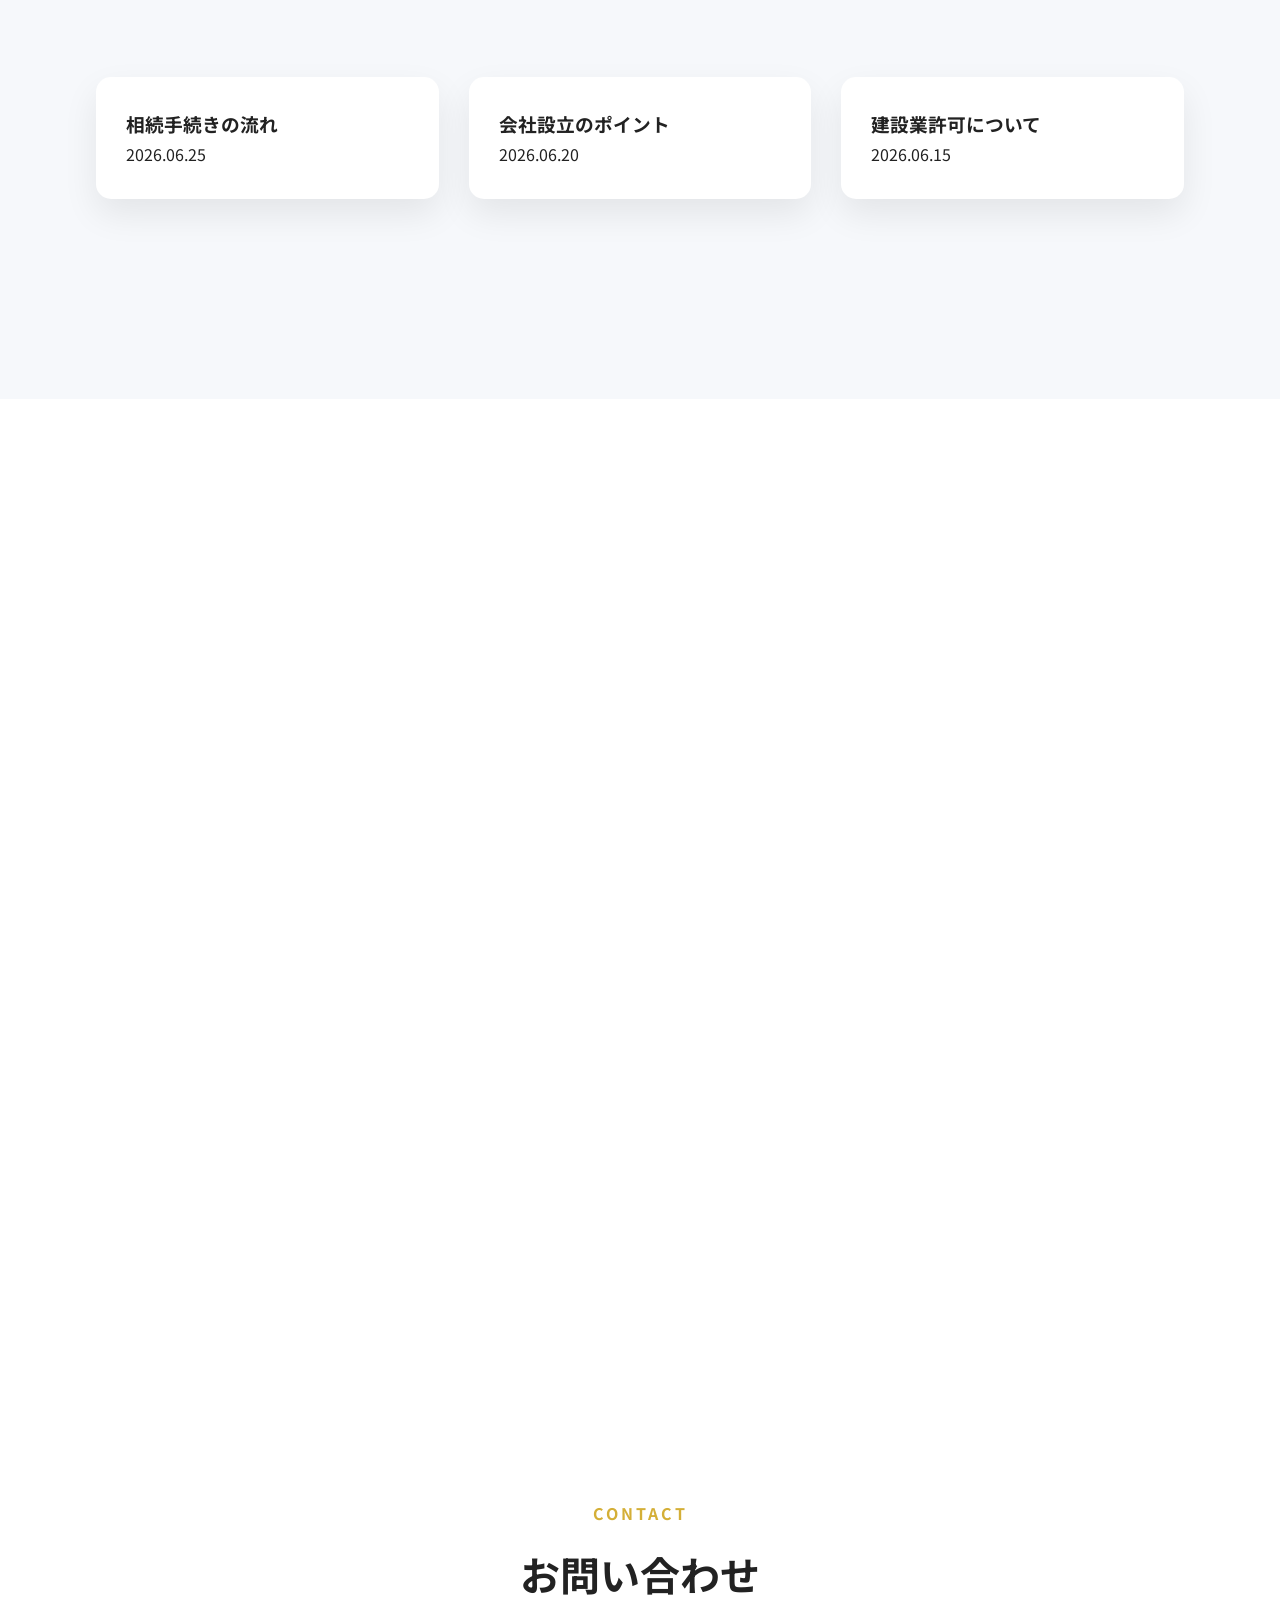
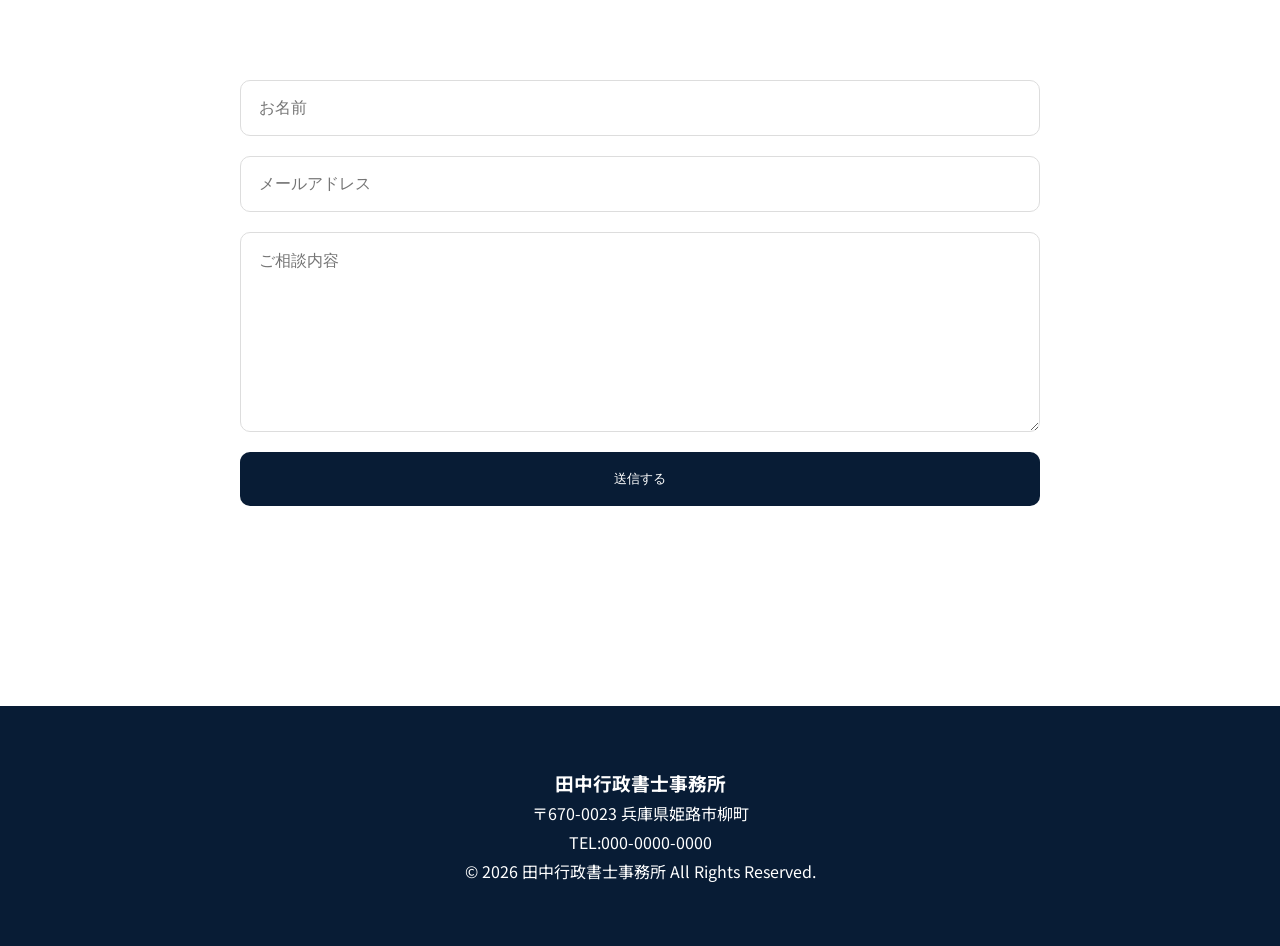
==== commit 9a4b536f: "Add files via upload" ====
--- a/index.html
+++ b/index.html
@@ -263,7 +263,7 @@
 
     <section id="contact" class="contact section">
 
-        <div class="container">
+        <div class="container fade">
 
             <div class="section-title">
 
@@ -439,7 +439,7 @@
                 const itemTop =
                     item.getBoundingClientRect().top;
                 const trigger =
-                    window.innerHeight * 0.75;
+                    window.innerHeight * 0.65;
                 if (itemTop < trigger) {
                     item.classList.add('show');
                 }
--- a/style3.css
+++ b/style3.css
@@ -58,7 +58,7 @@
     margin: auto;
 }
 .section{
-    padding:120px 0;
+    padding:200px 0;
 }
 
 .section-title{
@@ -320,7 +320,7 @@
 
 .counter-section{
 
-    padding:100px 0;
+    padding:200px 0;
 
     background:white;
 
@@ -445,10 +445,9 @@
 
 .strength-content h2{
 
-    margin:20px 0;
-
-    font-size:2.5rem;
-
+    margin: 20px 0;
+    font-size: 2.5rem;
+    white-space: nowrap;
 }
 
 .strength-content li{
@@ -807,6 +806,14 @@
 
     }
 
+    .strength-content h2
+    {
+        white-space: nowrap;
+        text-align: center;
+    }
+        
+
+
 }
 
 @media(max-width:768px){
@@ -871,6 +878,6 @@
 
     }
 
-}
-
-```
+
+}
+
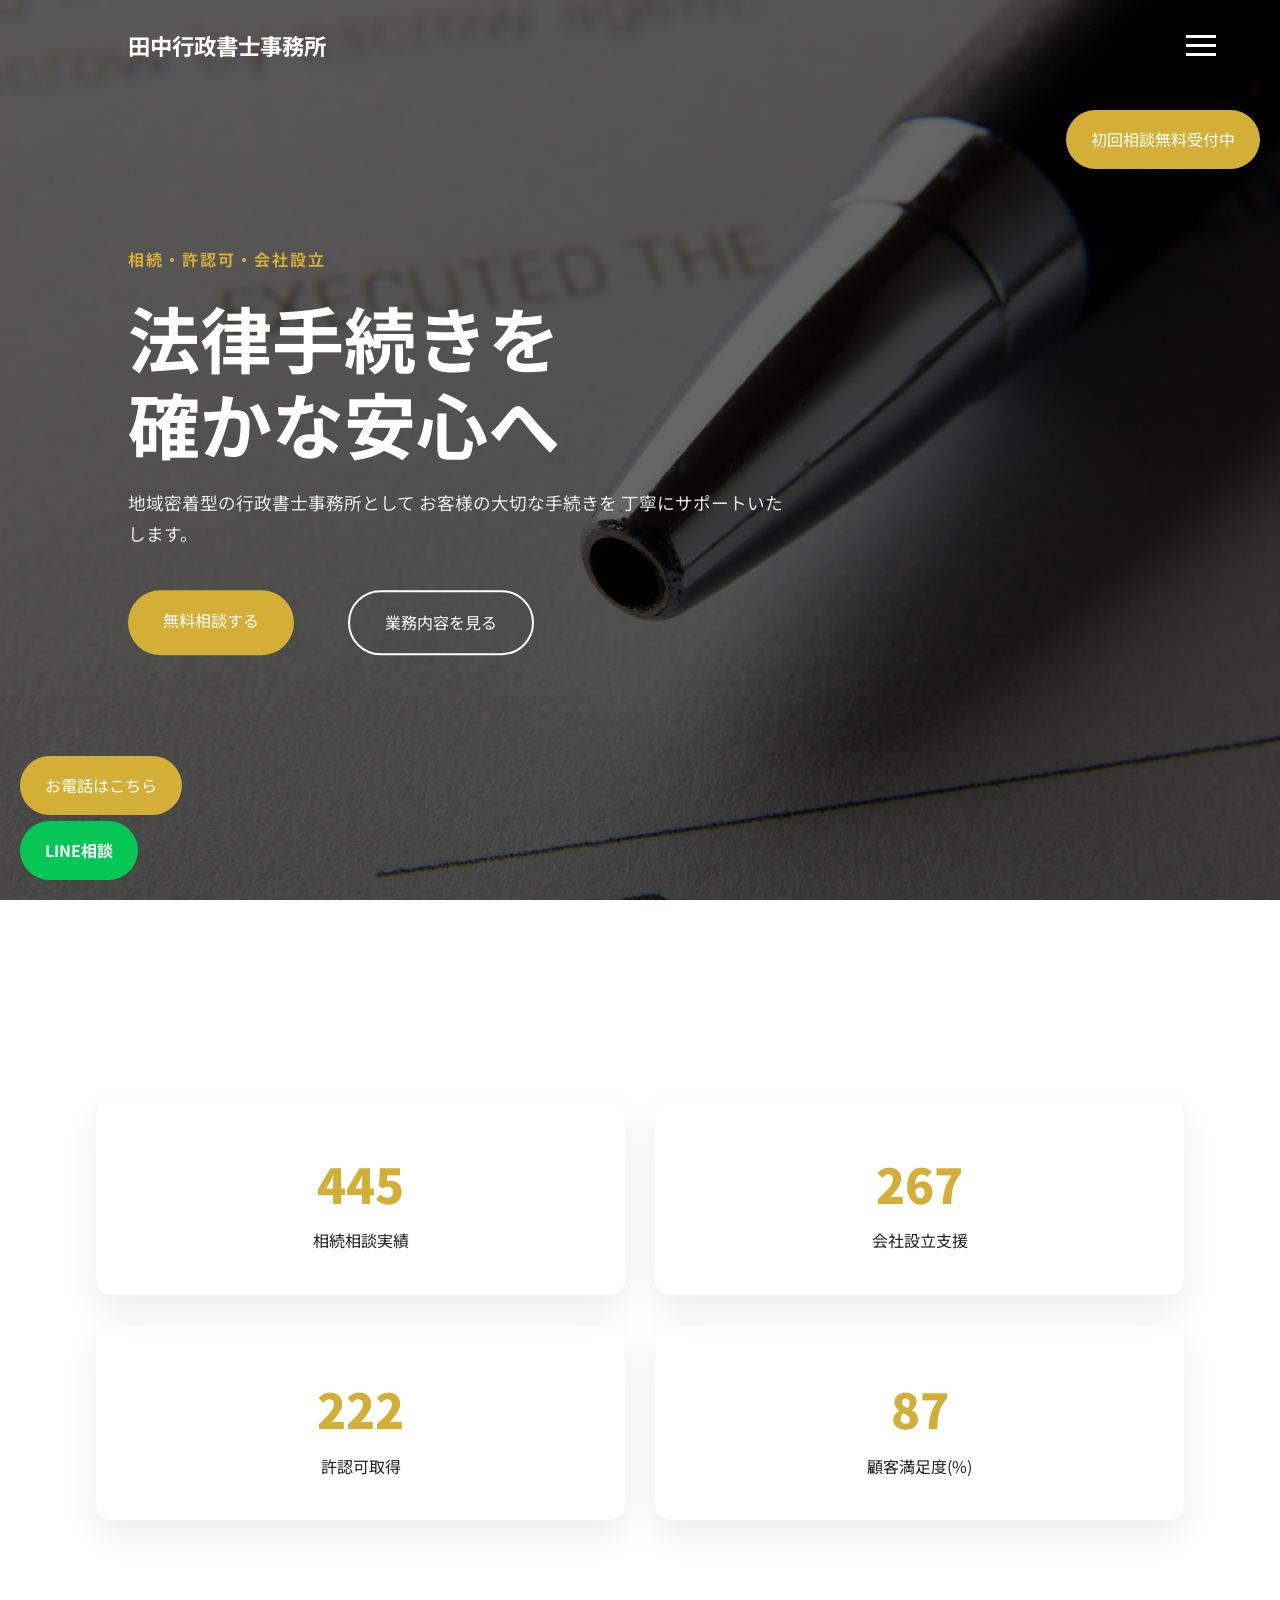
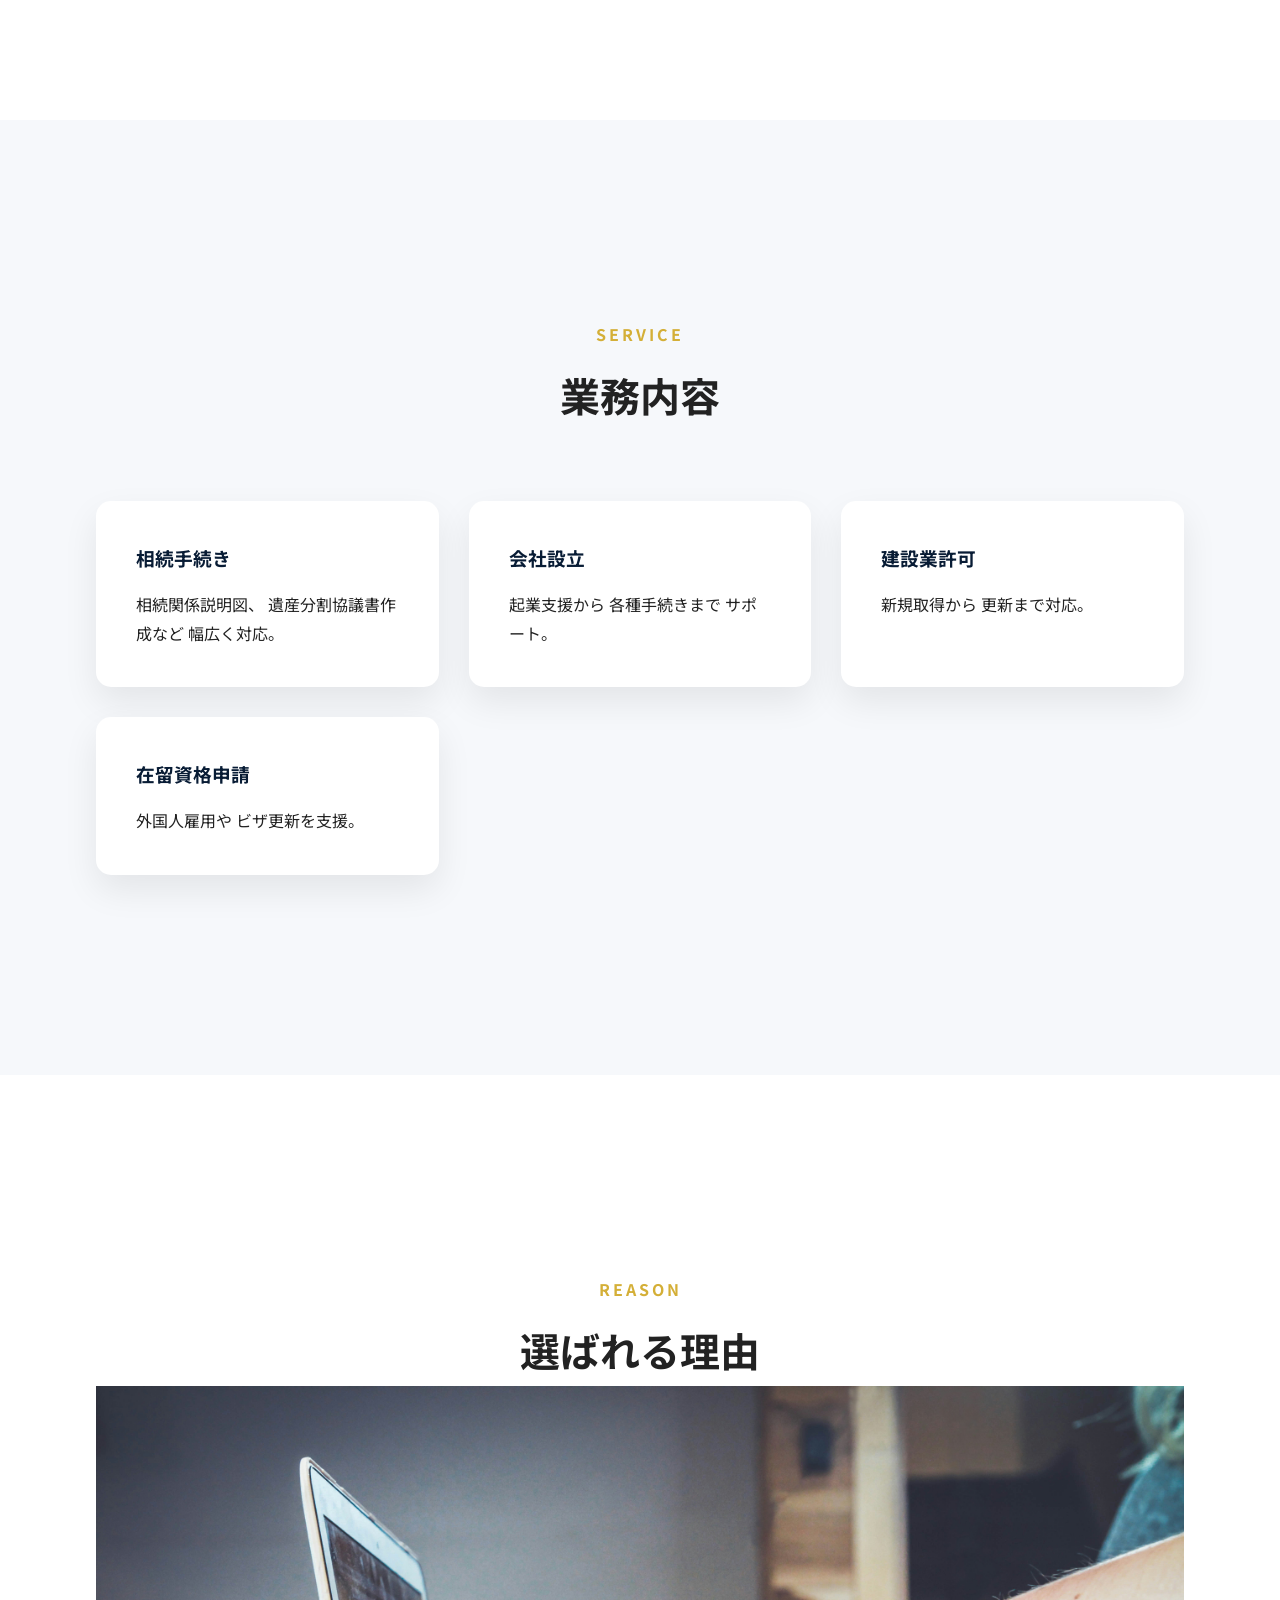
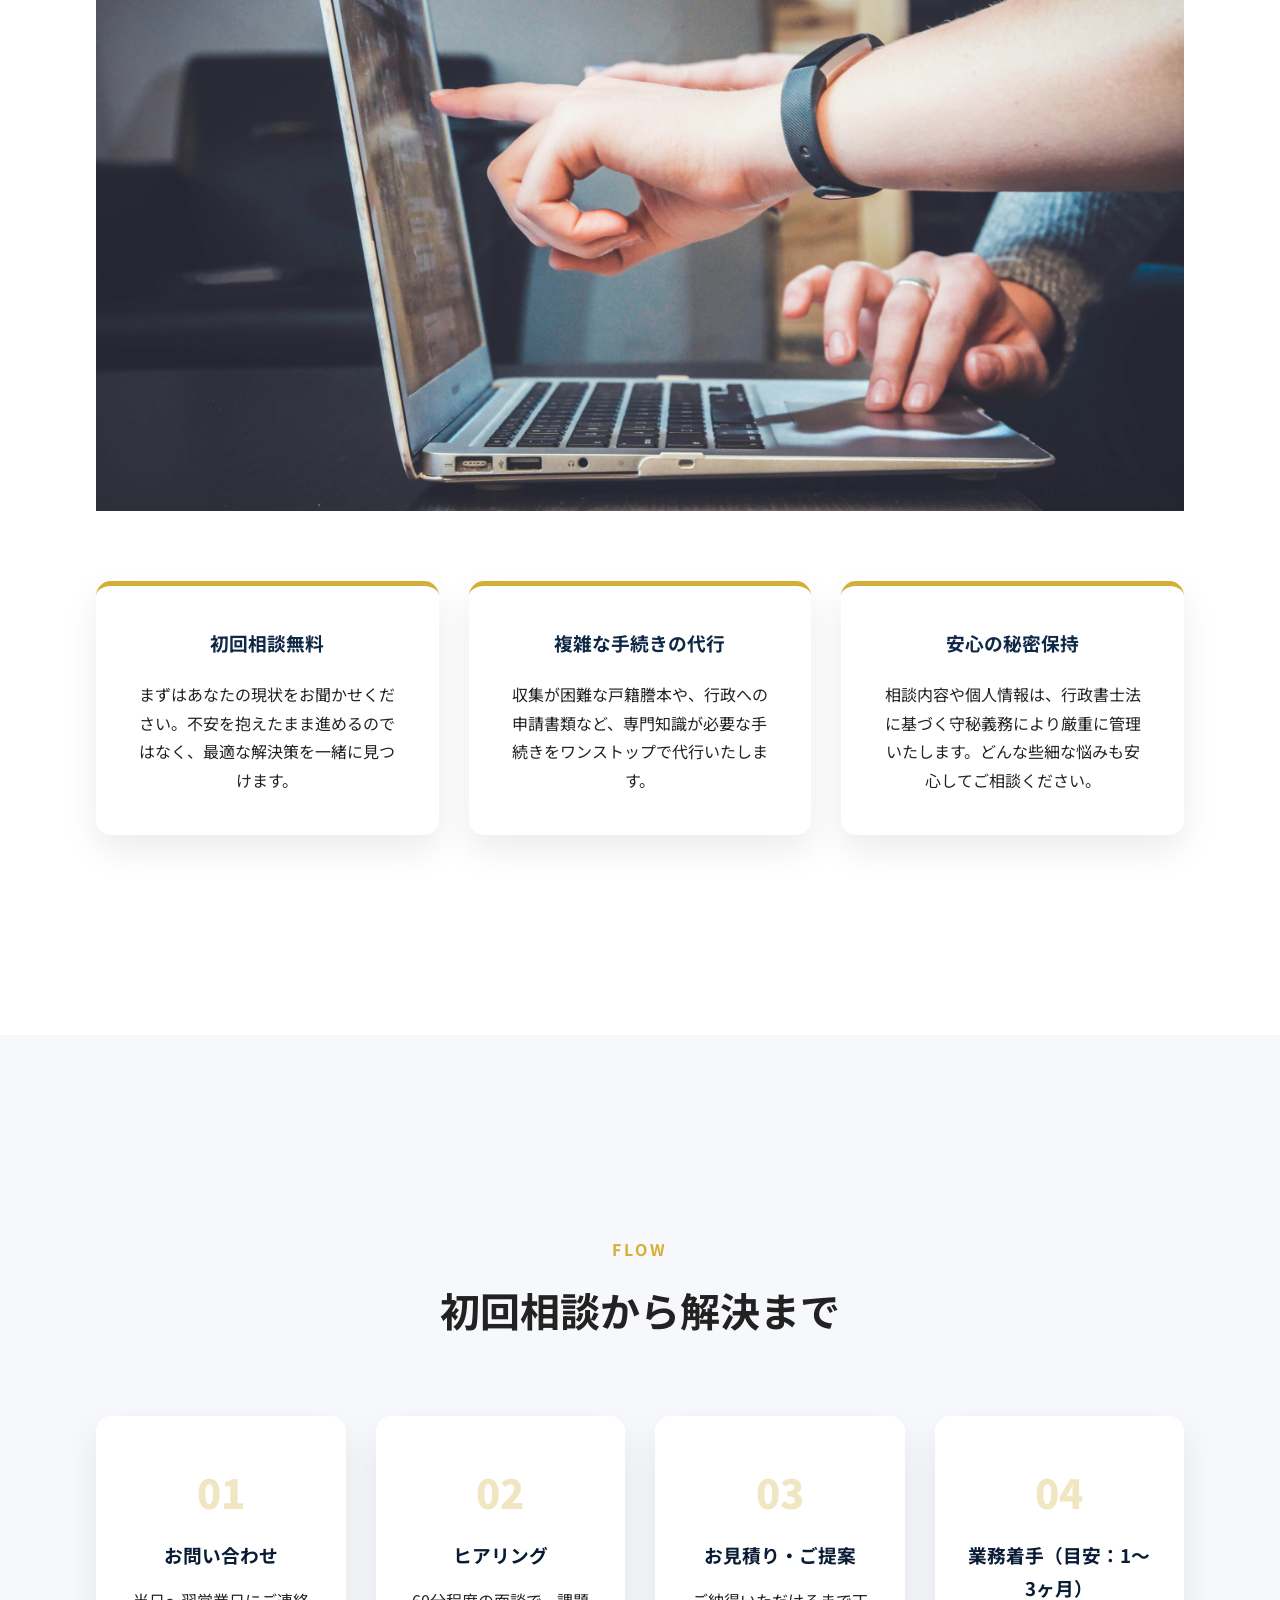
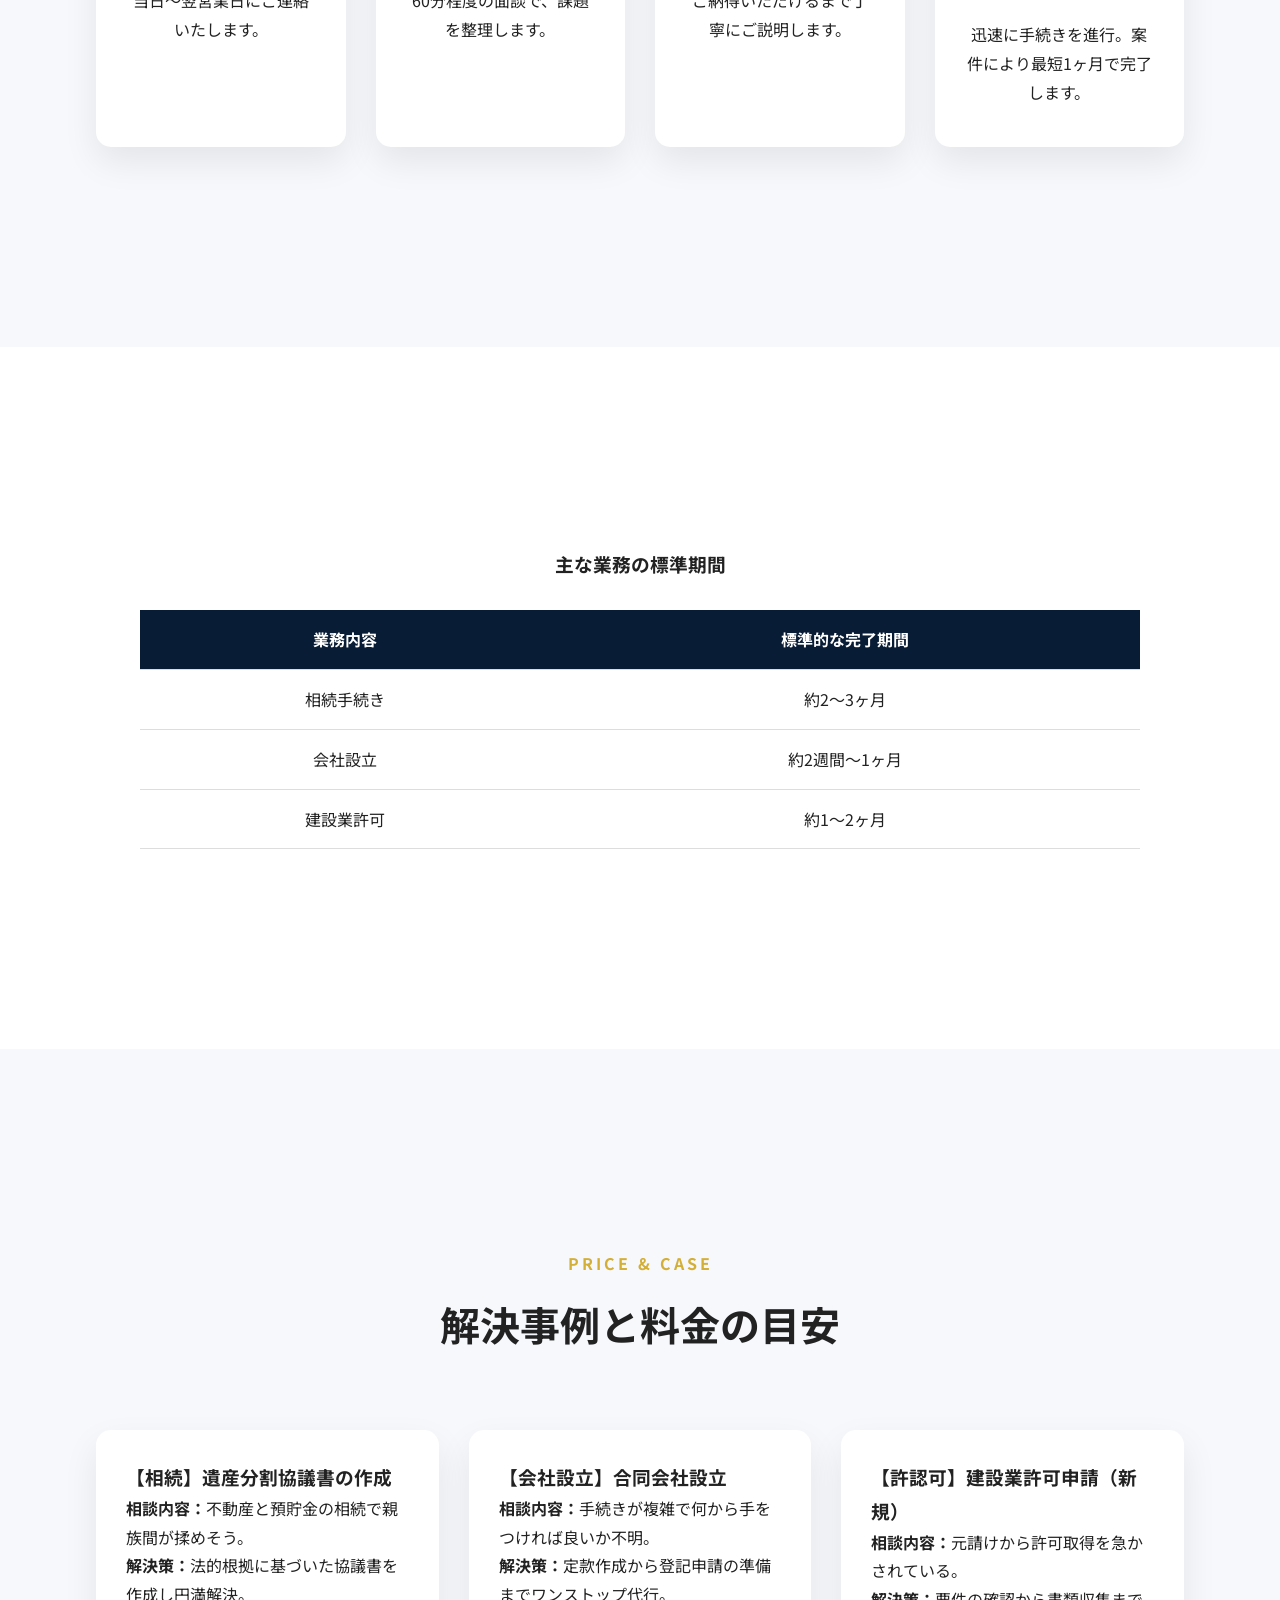
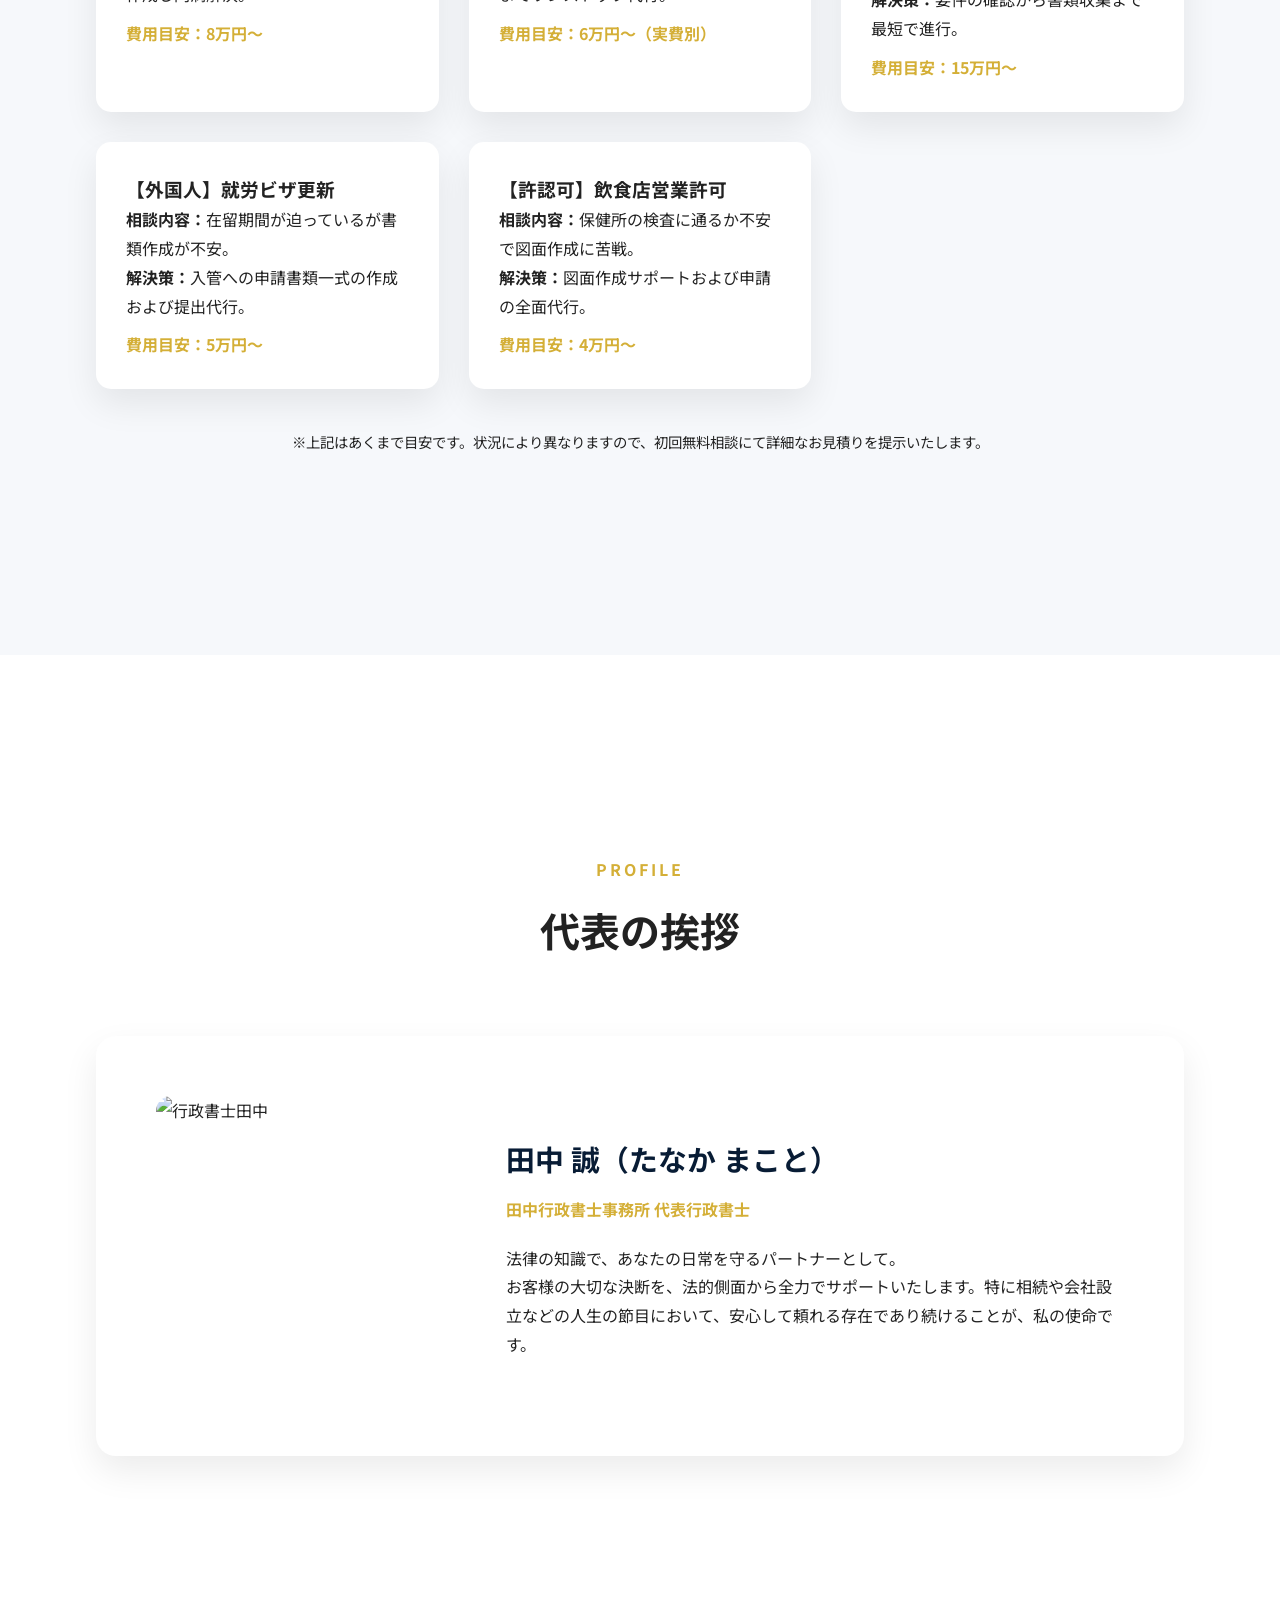
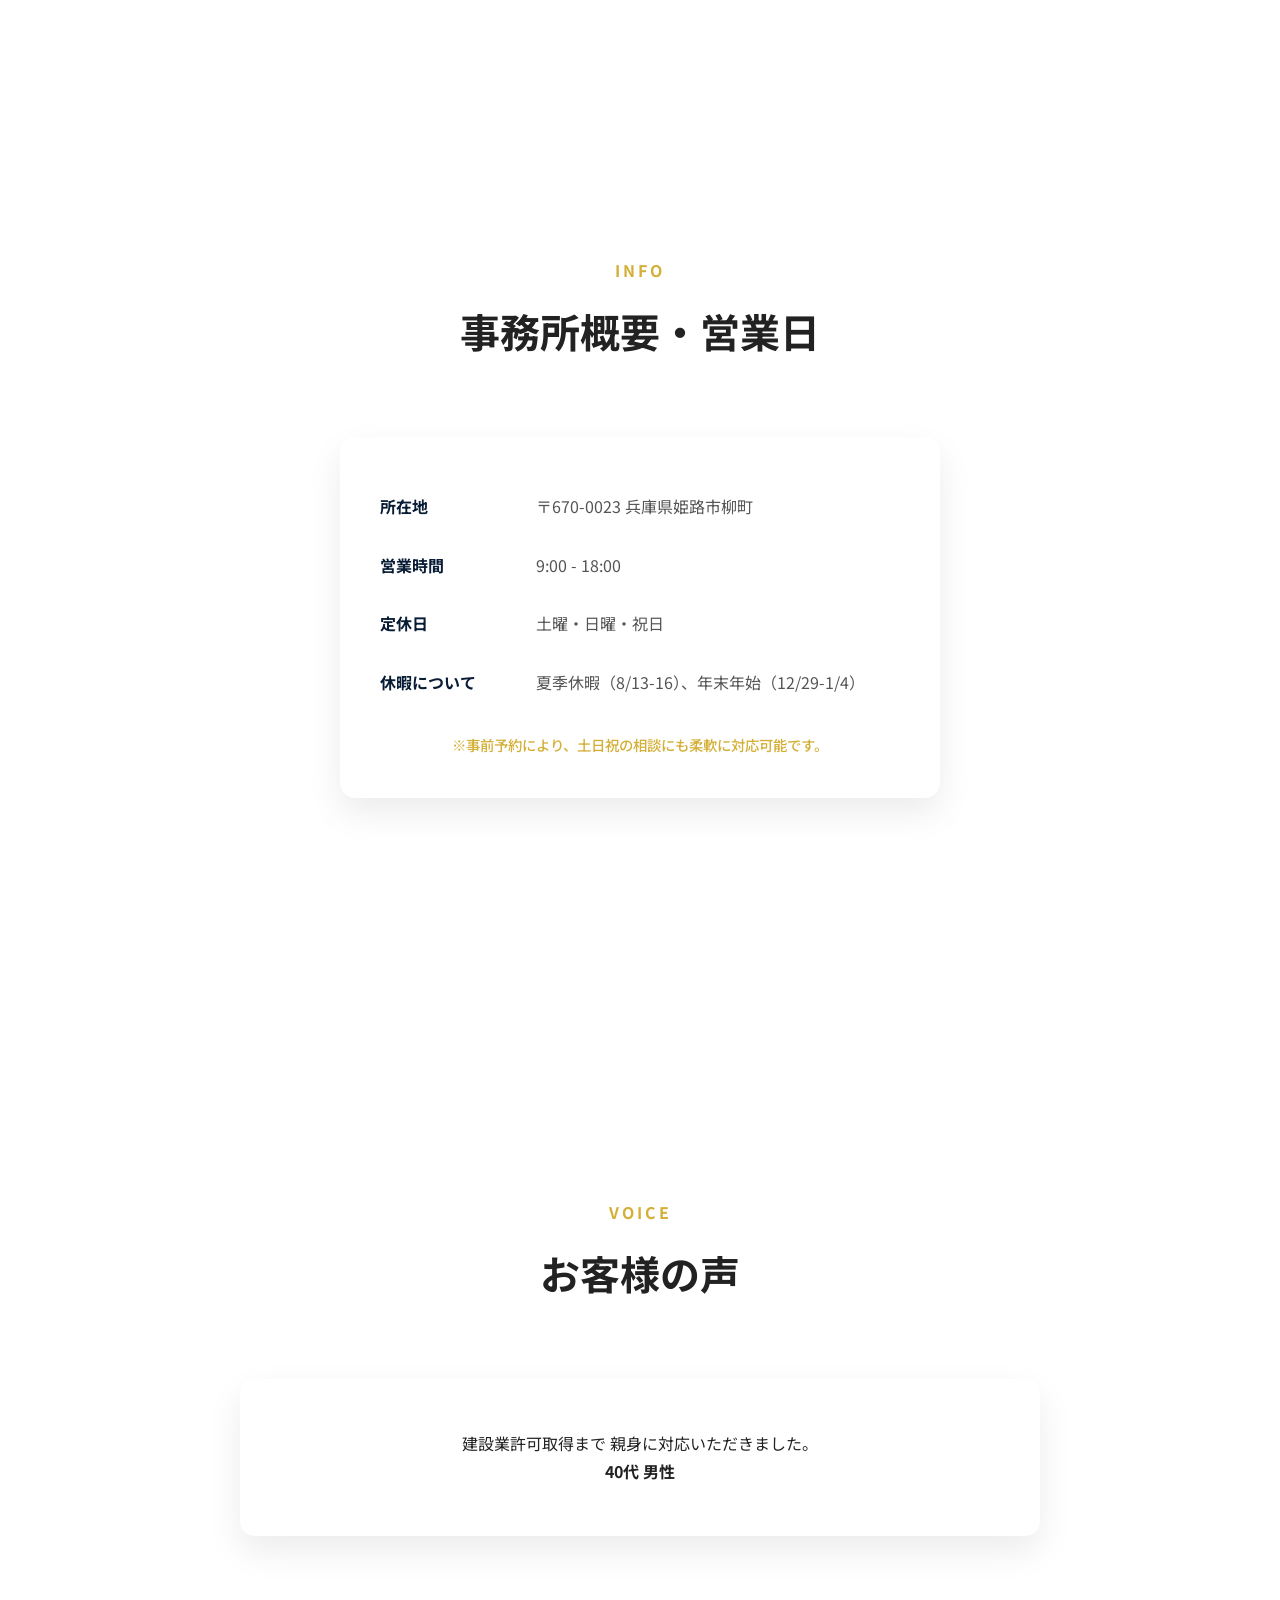
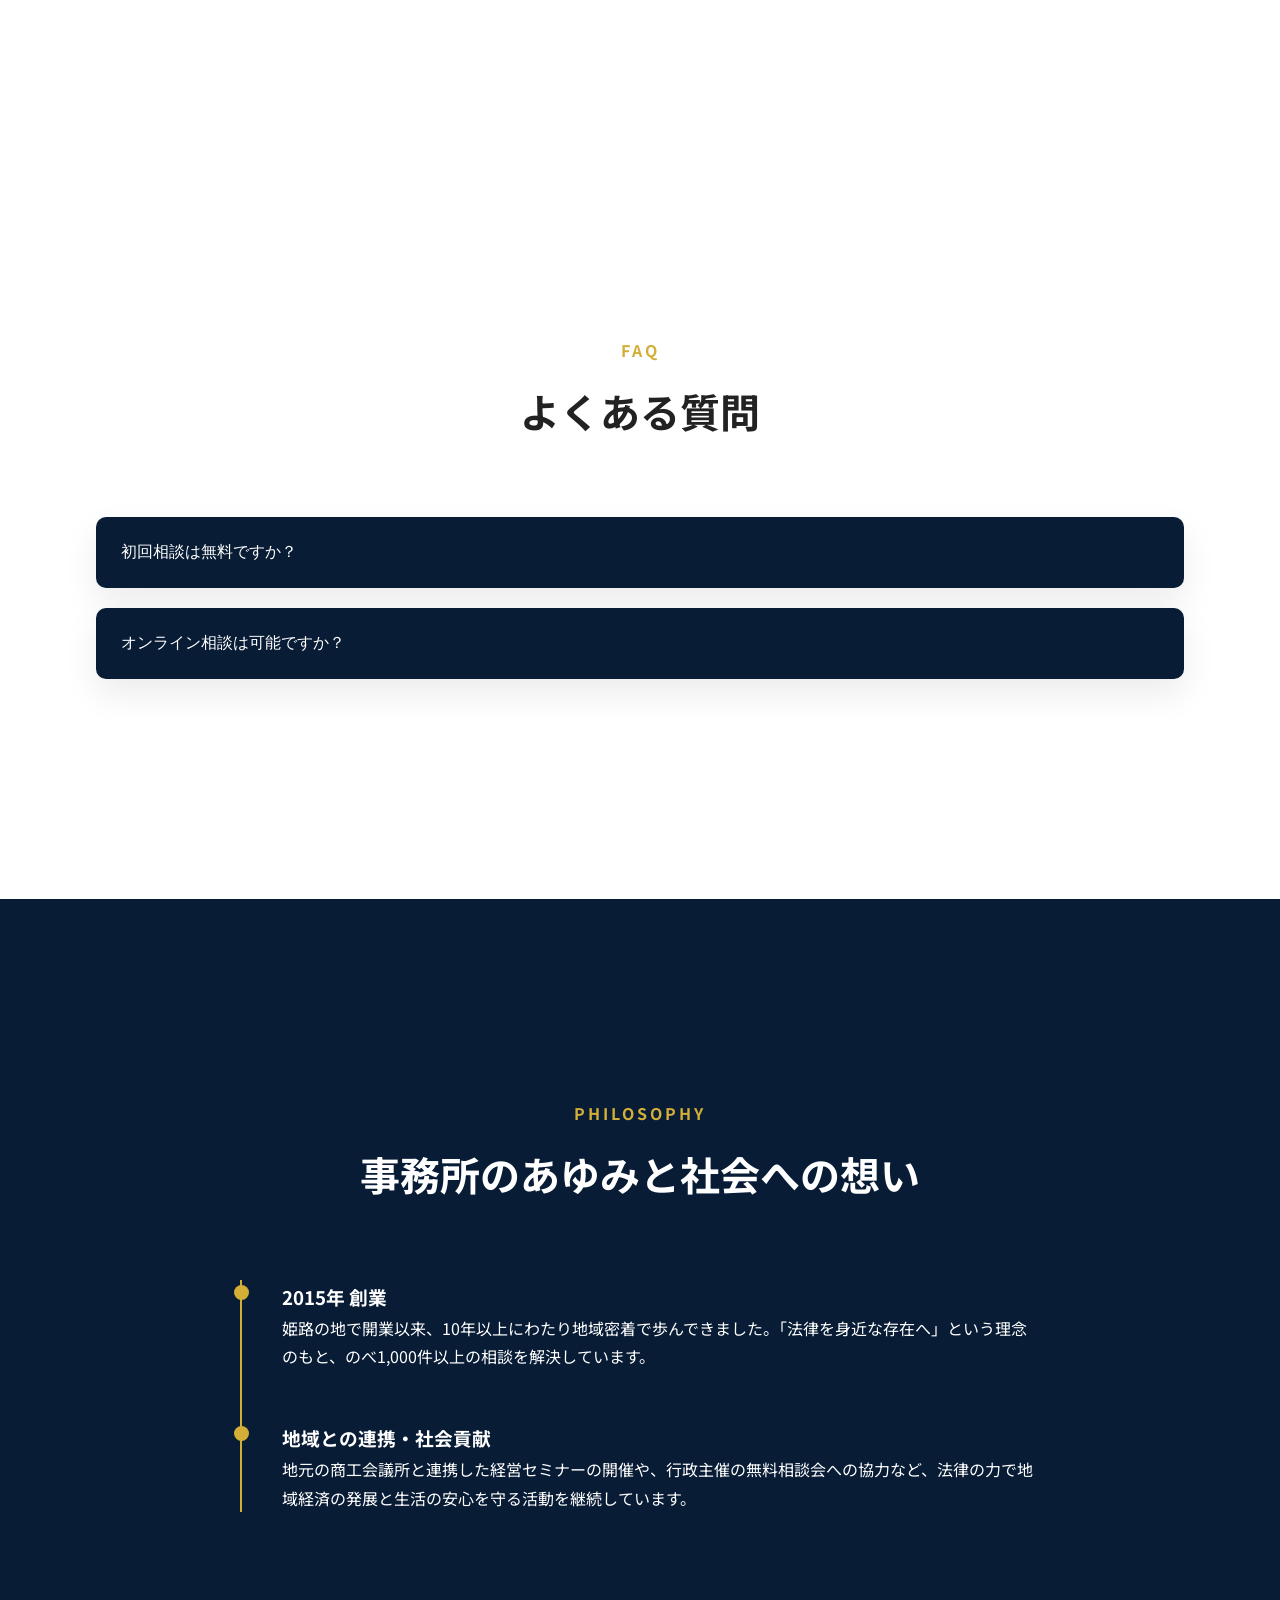
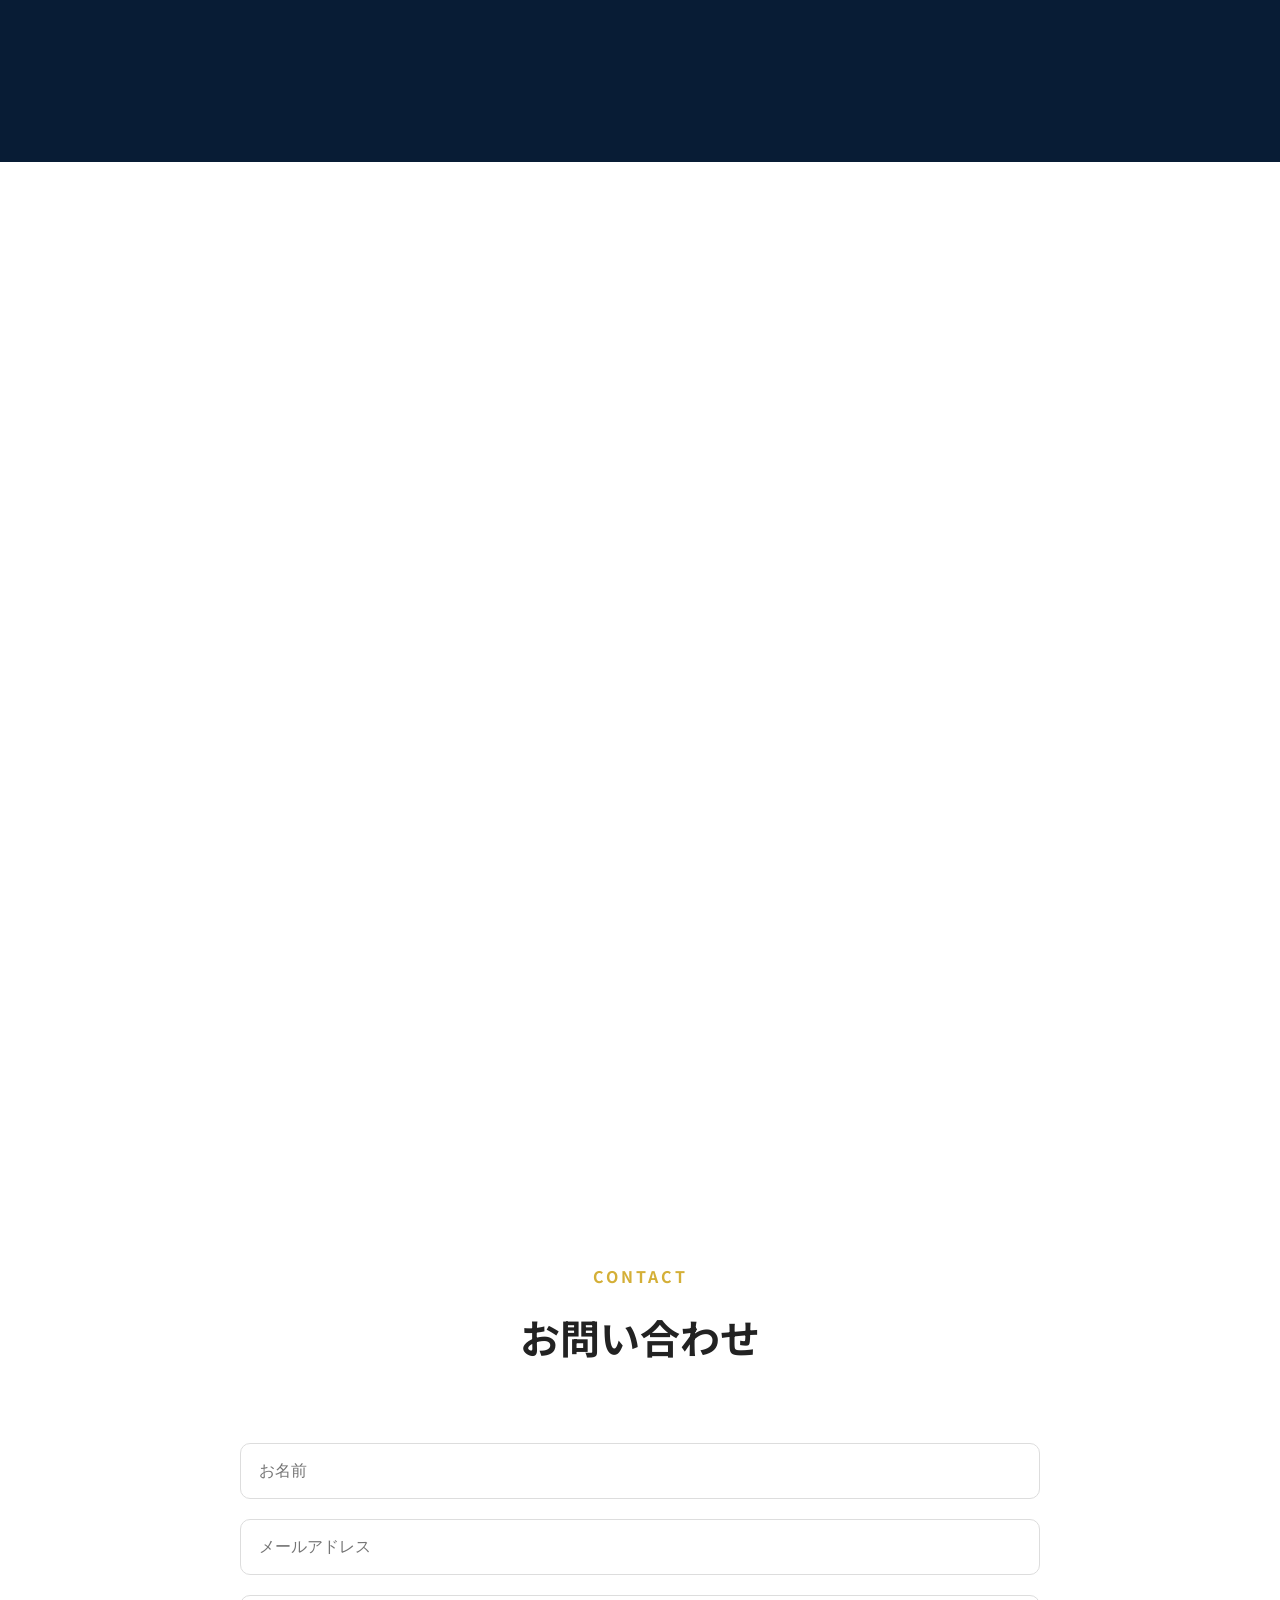
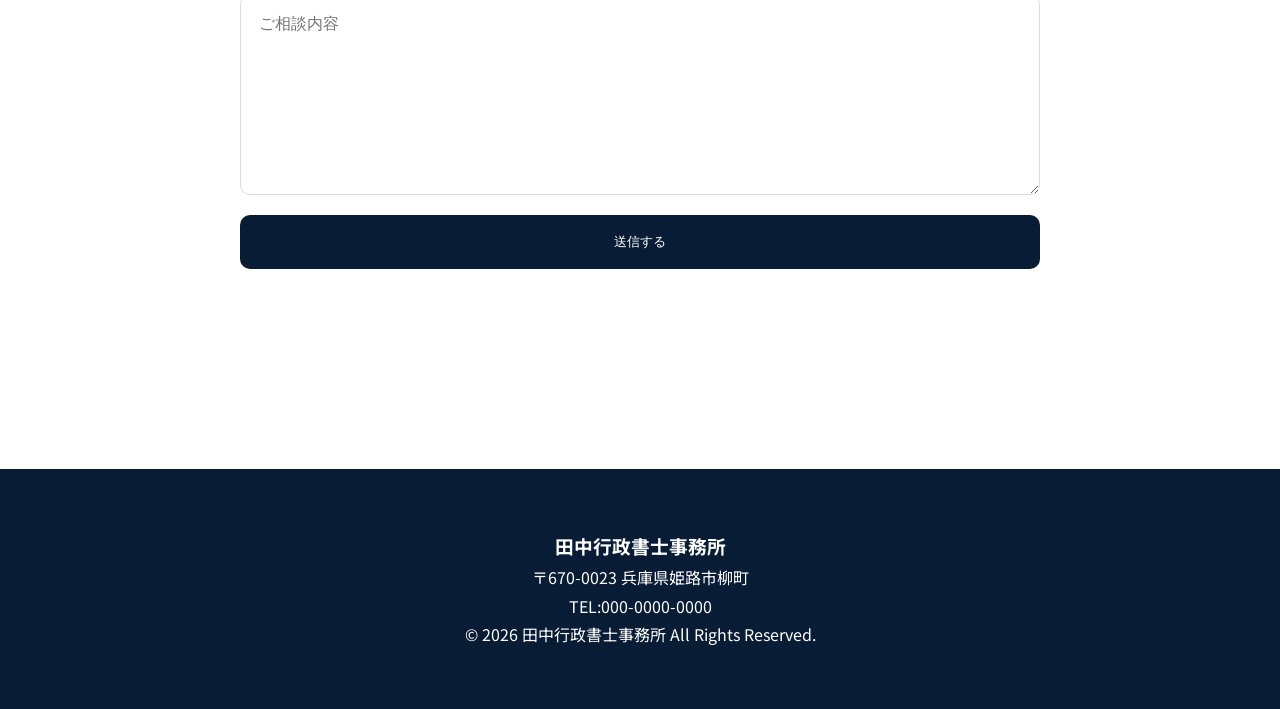
==== commit faea3cc8: "Add files via upload" ====
--- a/index.html
+++ b/index.html
@@ -24,9 +24,12 @@
             <nav class="nav-menu">
                 <a href="#service">業務内容</a>
                 <a href="#choose">選ばれる理由</a>
-                <a href="#results">実績</a>
+                <a href="#price-case">実績</a>
+                <a href="#profile">代表の挨拶</a>
+                <a href="#info">休暇日について</a>
                 <a href="#voice">お客様の声</a>
                 <a href="#faq">FAQ</a>
+                <a href="#history">事務所のあゆみ</a>
                 <a href="#contact">お問い合わせ</a>
             </nav>
 
@@ -150,24 +153,195 @@
         </div>
     </section>
 
-    <section id="choose" class="strength fade">
-        <div class="strength-image">
-            <img src="images/etc3_2.jpg" alt="選ばれる理由">
-        </div>
-        <div class="strength-content">
-            <span>REASON</span>
-            <h2>選ばれる理由</h2>
-            <ul>
-                <li>初回相談無料</li>
-                <li>地域密着の迅速対応</li>
-                <li>土日・オンライン相談対応</li>
-                <li>わかりやすい料金体系</li>
-                <li>丁寧なヒアリング</li>
-            </ul>
-        </div>
-
-    </section>
-
+    <section id="choose" class="section strength">
+        <div class="container">
+            <div class="section-title">
+                <span>REASON</span>
+                <h2>選ばれる理由</h2>
+                <img src="images/etc3_2.jpg" alt="選ばれる理由、をイメージした画像">
+            </div>
+
+            <div class="strength-grid">
+                <div class="strength-card fade">
+                    <h3>初回相談無料</h3>
+                    <p>まずはあなたの現状をお聞かせください。不安を抱えたまま進めるのではなく、最適な解決策を一緒に見つけます。</p>
+                </div>
+
+                <div class="strength-card fade">
+                    <h3>複雑な手続きの代行</h3>
+                    <p>収集が困難な戸籍謄本や、行政への申請書類など、専門知識が必要な手続きをワンストップで代行いたします。</p>
+                </div>
+
+                <div class="strength-card fade">
+                    <h3>安心の秘密保持</h3>
+                    <p>相談内容や個人情報は、行政書士法に基づく守秘義務により厳重に管理いたします。どんな些細な悩みも安心してご相談ください。</p>
+                </div>
+
+            </div>
+        </div>
+    </section>
+
+    <section id="flow" class="section flow">
+        <div class="container">
+            <div class="section-title">
+                <span>FLOW</span>
+                <h2>初回相談から解決まで</h2>
+            </div>
+            <div class="flow-grid">
+                <div class="flow-step fade">
+                    <div class="step-num">01</div>
+                    <h3>お問い合わせ</h3>
+                    <p>当日〜翌営業日にご連絡いたします。</p>
+                </div>
+                <div class="flow-step fade">
+                    <div class="step-num">02</div>
+                    <h3>ヒアリング</h3>
+                    <p>60分程度の面談で、課題を整理します。</p>
+                </div>
+                <div class="flow-step fade">
+                    <div class="step-num">03</div>
+                    <h3>お見積り・ご提案</h3>
+                    <p>ご納得いただけるまで丁寧にご説明します。</p>
+                </div>
+                <div class="flow-step fade">
+                    <div class="step-num">04</div>
+                    <h3>業務着手（目安：1〜3ヶ月）</h3>
+                    <p>迅速に手続きを進行。案件により最短1ヶ月で完了します。</p>
+                </div>
+            </div>
+        </div>
+    </section>
+
+    <section class="section service-time">
+        <div class="container">
+            <h3 style="text-align: center; margin-bottom: 30px;">主な業務の標準期間</h3>
+            <table class="time-table">
+                <tr>
+                    <th>業務内容</th>
+                    <th>標準的な完了期間</th>
+                </tr>
+                <tr>
+                    <td>相続手続き</td>
+                    <td>約2〜3ヶ月</td>
+                </tr>
+                <tr>
+                    <td>会社設立</td>
+                    <td>約2週間〜1ヶ月</td>
+                </tr>
+                <tr>
+                    <td>建設業許可</td>
+                    <td>約1〜2ヶ月</td>
+                </tr>
+            </table>
+        </div>
+    </section>
+
+    <section id="price-case" class="section" style="background: #f6f8fb;">
+        <div class="container">
+            <div class="section-title">
+                <span>PRICE & CASE</span>
+                <h2>解決事例と料金の目安</h2>
+            </div>
+
+            <div class="case-grid"
+                style="display: grid; grid-template-columns: repeat(auto-fit, minmax(300px, 1fr)); gap: 30px;">
+                <!-- 事例1：相続 -->
+                <div class="case-card"
+                    style="background: white; padding: 30px; border-radius: 15px; box-shadow: var(--shadow);">
+                    <h3>【相続】遺産分割協議書の作成</h3>
+                    <p><strong>相談内容：</strong>不動産と預貯金の相続で親族間が揉めそう。</p>
+                    <p><strong>解決策：</strong>法的根拠に基づいた協議書を作成し円満解決。</p>
+                    <p style="color:var(--gold); font-weight:bold; margin-top:10px;">費用目安：8万円～</p>
+                </div>
+                <!-- 事例2：会社設立 -->
+                <div class="case-card"
+                    style="background: white; padding: 30px; border-radius: 15px; box-shadow: var(--shadow);">
+                    <h3>【会社設立】合同会社設立</h3>
+                    <p><strong>相談内容：</strong>手続きが複雑で何から手をつければ良いか不明。</p>
+                    <p><strong>解決策：</strong>定款作成から登記申請の準備までワンストップ代行。</p>
+                    <p style="color:var(--gold); font-weight:bold; margin-top:10px;">費用目安：6万円～（実費別）</p>
+                </div>
+                <!-- 事例3：建設業許可 -->
+                <div class="case-card"
+                    style="background: white; padding: 30px; border-radius: 15px; box-shadow: var(--shadow);">
+                    <h3>【許認可】建設業許可申請（新規）</h3>
+                    <p><strong>相談内容：</strong>元請けから許可取得を急かされている。</p>
+                    <p><strong>解決策：</strong>要件の確認から書類収集まで最短で進行。</p>
+                    <p style="color:var(--gold); font-weight:bold; margin-top:10px;">費用目安：15万円～</p>
+                </div>
+                <!-- 事例4：在留資格 -->
+                <div class="case-card"
+                    style="background: white; padding: 30px; border-radius: 15px; box-shadow: var(--shadow);">
+                    <h3>【外国人】就労ビザ更新</h3>
+                    <p><strong>相談内容：</strong>在留期間が迫っているが書類作成が不安。</p>
+                    <p><strong>解決策：</strong>入管への申請書類一式の作成および提出代行。</p>
+                    <p style="color:var(--gold); font-weight:bold; margin-top:10px;">費用目安：5万円～</p>
+                </div>
+                <!-- 事例5：許認可（飲食店） -->
+                <div class="case-card"
+                    style="background: white; padding: 30px; border-radius: 15px; box-shadow: var(--shadow);">
+                    <h3>【許認可】飲食店営業許可</h3>
+                    <p><strong>相談内容：</strong>保健所の検査に通るか不安で図面作成に苦戦。</p>
+                    <p><strong>解決策：</strong>図面作成サポートおよび申請の全面代行。</p>
+                    <p style="color:var(--gold); font-weight:bold; margin-top:10px;">費用目安：4万円～</p>
+                </div>
+            </div>
+
+            <p style="margin-top:40px; text-align:center; font-size:0.9rem;">
+                ※上記はあくまで目安です。状況により異なりますので、初回無料相談にて詳細なお見積りを提示いたします。</p>
+        </div>
+    </section>
+    <section id="profile" class="section profile">
+        <div class="container">
+            <div class="section-title">
+                <span>PROFILE</span>
+                <h2>代表の挨拶</h2>
+            </div>
+            <div class="profile-content fade">
+                <div class="profile-image">
+                    <img src="images/owner0.jpg" alt="行政書士田中">
+                </div>
+                <div class="profile-text">
+                    <h3>田中 誠（たなか まこと）</h3>
+                    <p class="role">田中行政書士事務所 代表行政書士</p>
+                    <p>法律の知識で、あなたの日常を守るパートナーとして。<br>
+                        お客様の大切な決断を、法的側面から全力でサポートいたします。特に相続や会社設立などの人生の節目において、安心して頼れる存在であり続けることが、私の使命です。</p>
+                </div>
+            </div>
+        </div>
+    </section>
+
+    <section id="info" class="section info">
+        <div class="container">
+            <div class="section-title">
+                <span>INFO</span>
+                <h2>事務所概要・営業日</h2>
+            </div>
+            <div class="info-content fade">
+                <div class="info-box">
+                    <table>
+                        <tr>
+                            <th>所在地</th>
+                            <td>〒670-0023 兵庫県姫路市柳町</td>
+                        </tr>
+                        <tr>
+                            <th>営業時間</th>
+                            <td>9:00 - 18:00</td>
+                        </tr>
+                        <tr>
+                            <th>定休日</th>
+                            <td>土曜・日曜・祝日</td>
+                        </tr>
+                        <tr>
+                            <th>休暇について</th>
+                            <td>夏季休暇（8/13-16）、年末年始（12/29-1/4）</td>
+                        </tr>
+                    </table>
+                    <p class="note">※事前予約により、土日祝の相談にも柔軟に対応可能です。</p>
+                </div>
+            </div>
+        </div>
+    </section>
     <section id="voice" class="voice section">
         <div class="container">
             <div class="section-title">
@@ -229,26 +403,22 @@
         </div>
     </section>
 
-    <section class="blog section">
-        <div class="container">
-            <div class="section-title">
-                <span>BLOG</span>
-                <h2>お知らせ</h2>
-            </div>
-
-            <div class="blog-grid fade">
-                <article class="blog-card">
-                    <h3>相続手続きの流れ</h3>
-                    <p>2026.06.25</p>
-                </article>
-                <article class="blog-card">
-                    <h3>会社設立のポイント</h3>
-                    <p>2026.06.20</p>
-                </article>
-                <article class="blog-card">
-                    <h3>建設業許可について</h3>
-                    <p>2026.06.15</p>
-                </article>
+    <section id="history" class="section history">
+        <div class="container">
+            <div class="section-title">
+                <span>PHILOSOPHY</span>
+                <h2>事務所のあゆみと社会への想い</h2>
+            </div>
+
+            <div class="history-content">
+                <div class="history-item fade">
+                    <h3>2015年 創業</h3>
+                    <p>姫路の地で開業以来、10年以上にわたり地域密着で歩んできました。「法律を身近な存在へ」という理念のもと、のべ1,000件以上の相談を解決しています。</p>
+                </div>
+                <div class="history-item fade">
+                    <h3>地域との連携・社会貢献</h3>
+                    <p>地元の商工会議所と連携した経営セミナーの開催や、行政主催の無料相談会への協力など、法律の力で地域経済の発展と生活の安心を守る活動を継続しています。</p>
+                </div>
             </div>
         </div>
     </section>
--- a/style3.css
+++ b/style3.css
@@ -125,12 +125,18 @@
 
 }
 
+
+.logo span{
+    padding-right: 3vw;
+    white-space: nowrap;
+}
+
 .nav-menu{
 
     display:flex;
 
     gap:30px;
-
+    white-space: nowrap;
 }
 
 .nav-menu a{
@@ -415,7 +421,7 @@
 
     display:grid;
 
-    grid-template-columns:1fr 1fr;
+    grid-template-columns:1fr;
 
 }
 
@@ -456,6 +462,89 @@
 
 }
 
+.strength-grid {
+    display: grid;
+    grid-template-columns: repeat(auto-fit, minmax(280px, 1fr));
+    gap: 30px;
+    margin-top: 50px;
+}
+
+.strength-card {
+    background: var(--white);
+    padding: 40px;
+    border-radius: 15px;
+    box-shadow: var(--shadow);
+    text-align: center;
+    border-top: 5px solid var(--gold); 
+}
+
+.strength-card:hover {
+    transform: translateY(-10px);
+}
+
+.strength-card h3 {
+    margin-bottom: 20px;
+    color: var(--navy2);
+}
+
+
+
+/* 相談の流れ */
+
+.flow {
+    background: var(--gray);
+}
+
+.flow-grid {
+    display: grid;
+    grid-template-columns: repeat(auto-fit, minmax(220px, 1fr));
+    gap: 30px;
+    margin-top: 50px;
+}
+
+.flow-step {
+    background: white;
+    padding: 40px 30px;
+    border-radius: 15px;
+    text-align: center;
+    position: relative;
+    box-shadow: var(--shadow);
+}
+
+.step-num {
+    font-size: 2.5rem;
+    font-weight: 900;
+    color: var(--gold);
+    opacity: 0.3;
+    margin-bottom: 10px;
+}
+
+    .flow-step h3 {
+        margin-bottom: 15px;
+        color: var(--navy);
+    }
+
+
+    /* 作業時間目安 */
+    .time-table {
+        width: 100%;
+        max-width: 1000px;
+        margin: 0 auto;
+        border-collapse: collapse;
+    }
+
+    .time-table th, .time-table td {
+        padding: 15px;
+        border-bottom: 1px solid #ddd;
+        text-align: center;
+    }
+
+    .time-table th {
+        background: var(--navy);
+        color: white;
+    }
+
+
 /* ===================================
    VOICE
 =================================== */
@@ -546,38 +635,113 @@
 
 }
 
+
+/* 自己紹介 */
+.profile-content {
+    display: flex;
+    align-items: center;
+    gap: 50px;
+    background: white;
+    padding: 60px;
+    border-radius: 20px;
+    box-shadow: var(--shadow);
+}
+
+.profile-image {
+    flex: 0 0 300px;
+}
+
+.profile-image img {
+    border-radius: 15px;
+    object-fit: cover;
+    aspect-ratio: 1 / 1;
+}
+
+.profile-text h3 {
+    font-size: 1.8rem;
+    color: var(--navy);
+    margin-bottom: 10px;
+}
+
+.role {
+    color: var(--gold);
+    font-weight: 700;
+    margin-bottom: 20px;
+}
+
+
+/* 休暇について */
+.info-content {
+    max-width: 600px;
+    margin: 0 auto;
+    background: white;
+    padding: 40px;
+    border-radius: 15px;
+    box-shadow: var(--shadow);
+}
+
+.info-box table {
+    width: 100%;
+    border-collapse: collapse;
+}
+
+.info-box th {
+    text-align: left;
+    width: 30%;
+    padding: 15px 0;
+    color: var(--navy);
+    font-weight: 700;
+}
+
+.info-box td {
+    padding: 15px 0;
+    color: #555;
+}
+
+.note {
+    margin-top: 20px;
+    font-size: 0.9rem;
+    color: var(--gold);
+    text-align: center;
+    font-weight: 500;
+}
+
+
 /* ===================================
    BLOG
 =================================== */
 
-.blog{
-
-    background:var(--gray);
-
-}
-
-.blog-grid{
-
-    display:grid;
-
-    grid-template-columns:repeat(3,1fr);
-
-    gap:30px;
-
-}
-
-.blog-card{
-
-    background:white;
-
-    padding:30px;
-
-    border-radius:15px;
-
-    box-shadow:var(--shadow);
-
-}
-
+.history {
+    background: var(--navy);
+    color: white;
+}
+
+.history .section-title span { color: var(--gold); }
+.history .section-title h2 { color: white; }
+
+.history-content {
+    max-width: 800px;
+    margin: 0 auto;
+    border-left: 2px solid var(--gold);
+    padding-left: 40px;
+}
+
+.history-item {
+    margin-bottom: 50px;
+    position: relative;
+}
+
+/* タイムラインの丸ポチ */
+.history-item::before {
+    content: '';
+    position: absolute;
+    left: -48px;
+    top: 5px;
+    width: 15px;
+    height: 15px;
+    background: var(--gold);
+    border-radius: 50%;
+}
 /* ===================================
    MAP
 =================================== */
@@ -786,7 +950,33 @@
    RESPONSIVE
 =================================== */
 
-@media(max-width:900px){
+
+
+
+@media(max-width:1346px){
+    .hamburger{
+        display:flex;
+    }
+
+    .nav-menu{
+        position:fixed;
+        top:90px;
+        right:-100%;
+        width:100%;
+        height:calc(100vh - 90px);
+        background:var(--navy);
+        flex-direction:column;
+        justify-content:center;
+        align-items:center;
+        transition:.4s;
+    }
+
+    .nav-menu.active{
+        right:0;
+    }
+
+
+
 
     .counter-grid{
 
@@ -813,71 +1003,37 @@
     }
         
 
-
 }
 
 @media(max-width:768px){
 
-    .hamburger{
-
-        display:flex;
-
-    }
-
-    .nav-menu{
-
-        position:fixed;
-
-        top:90px;
-
-        right:-100%;
-
-        width:100%;
-
-        height:calc(100vh - 90px);
-
-        background:var(--navy);
-
+
+    .hero h1{
+        font-size:2.8rem;
+    }
+
+    .hero-buttons{
         flex-direction:column;
-
-        justify-content:center;
-
-        align-items:center;
-
-        transition:.4s;
-
-    }
-
-    .nav-menu.active{
-
-        right:0;
-
-    }
-
-    .hero h1{
-
-        font-size:2.8rem;
-
-    }
-
-    .hero-buttons{
-
-        flex-direction:column;
-
     }
 
     .counter-grid{
-
         grid-template-columns:1fr;
-
     }
 
     .free-banner{
-
         display:none;
-
-    }
-
-
-}
-
+    }
+
+
+    .flow-grid {
+        grid-template-columns: 1fr;
+    }
+
+    .profile-content {
+        flex-direction: column;
+        text-align: center;
+        padding: 30px;
+    }
+
+}
+
